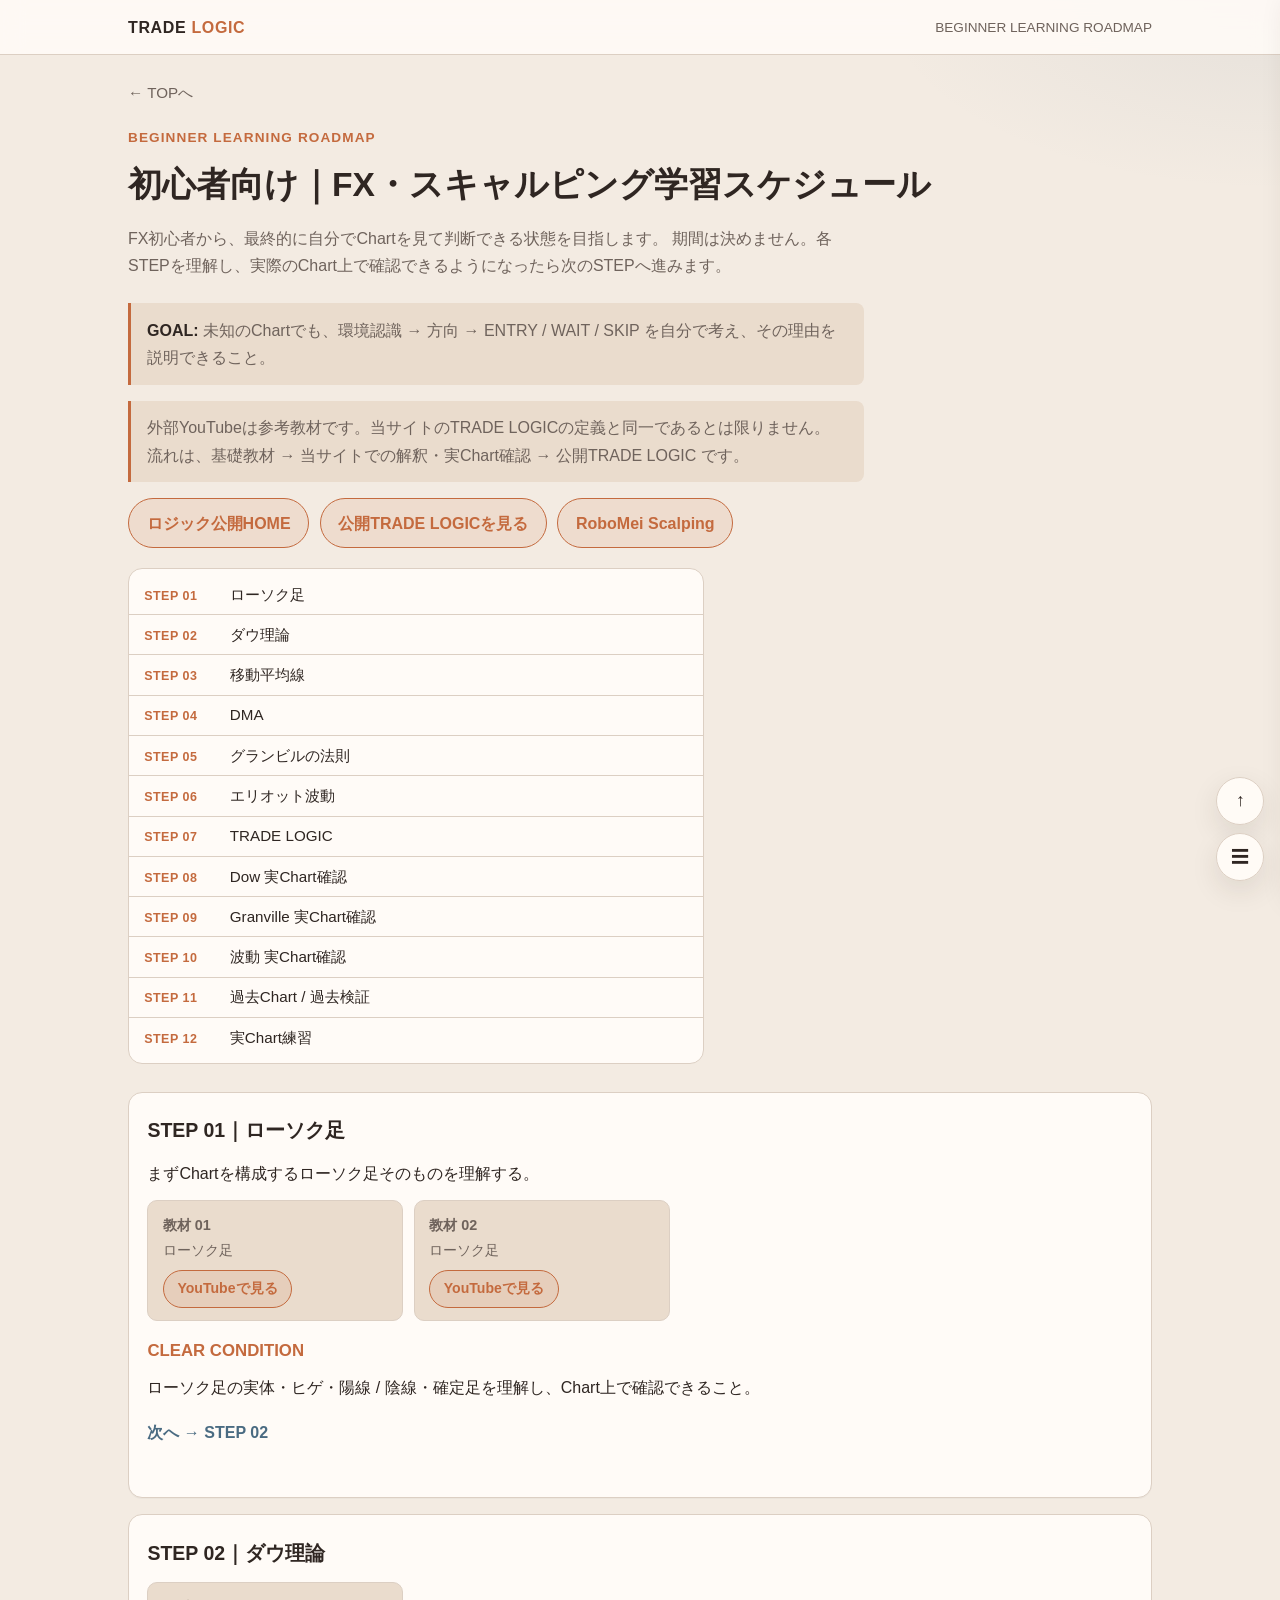
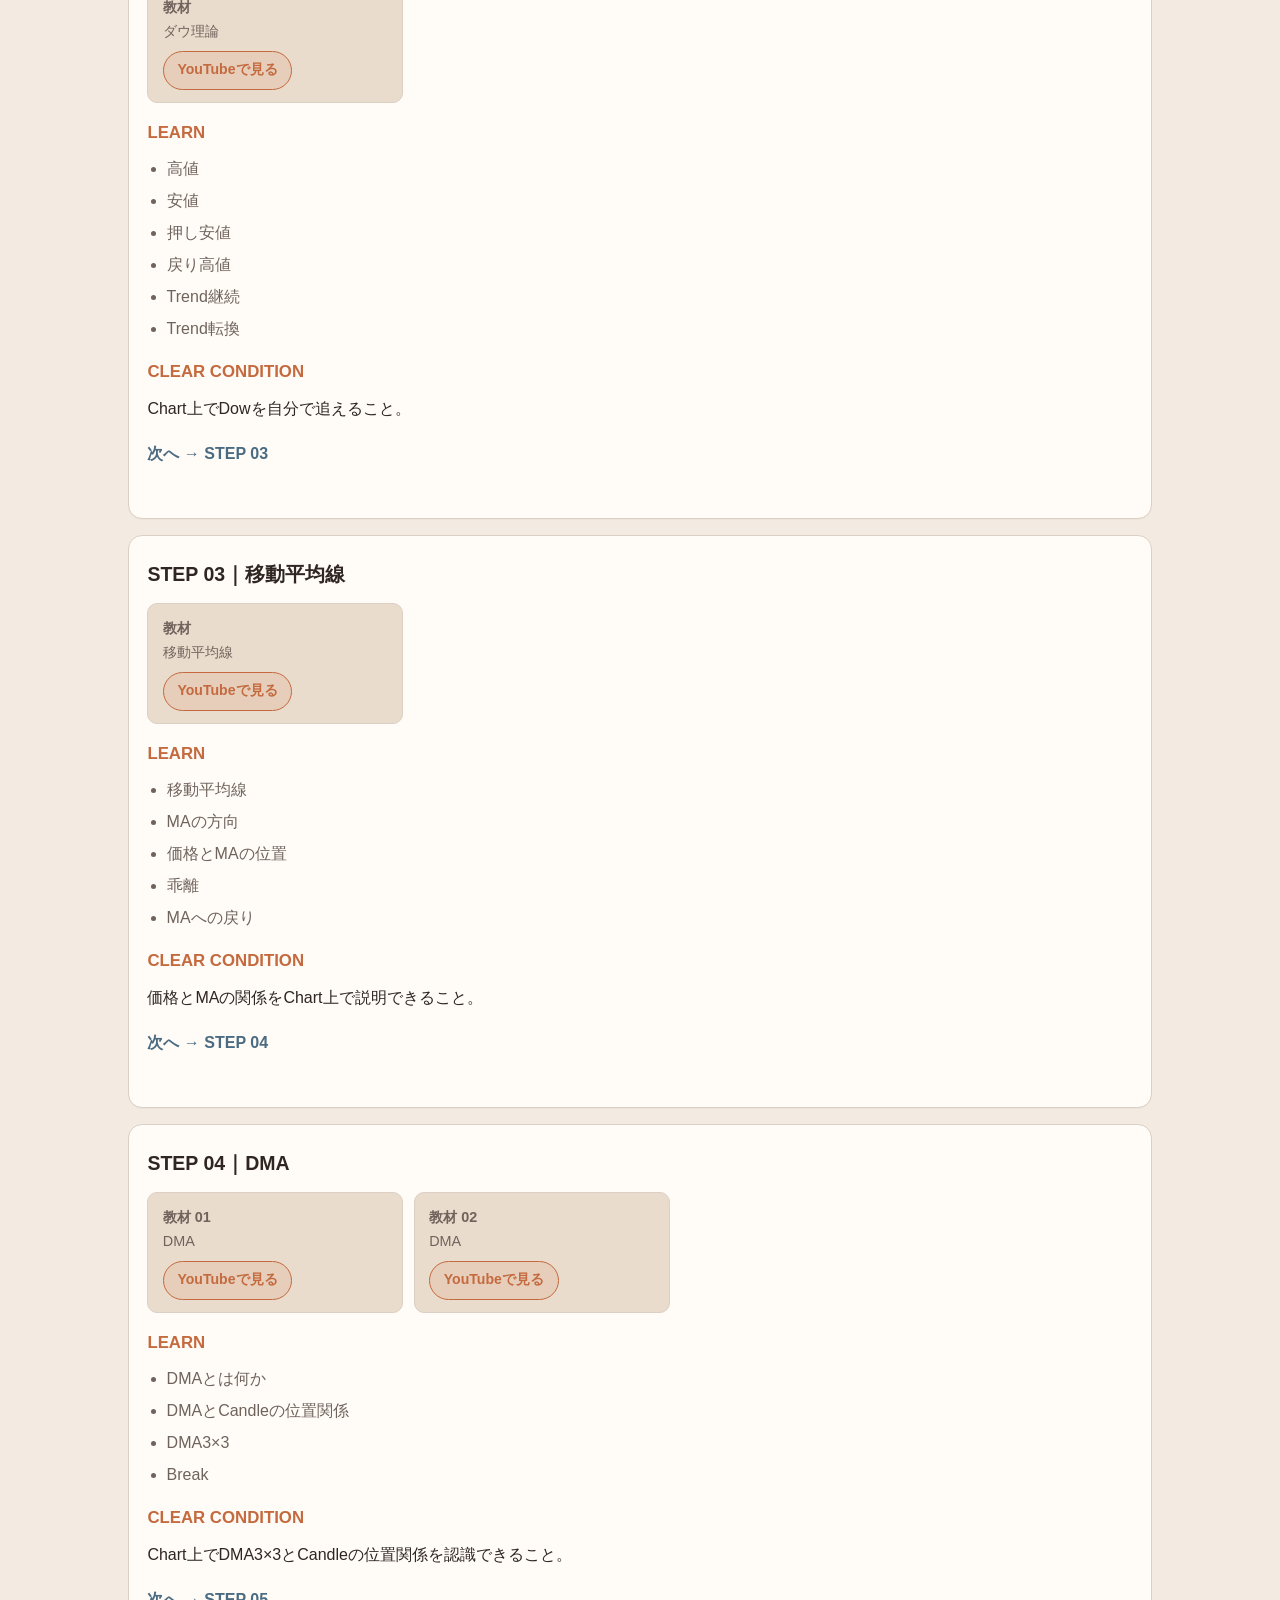
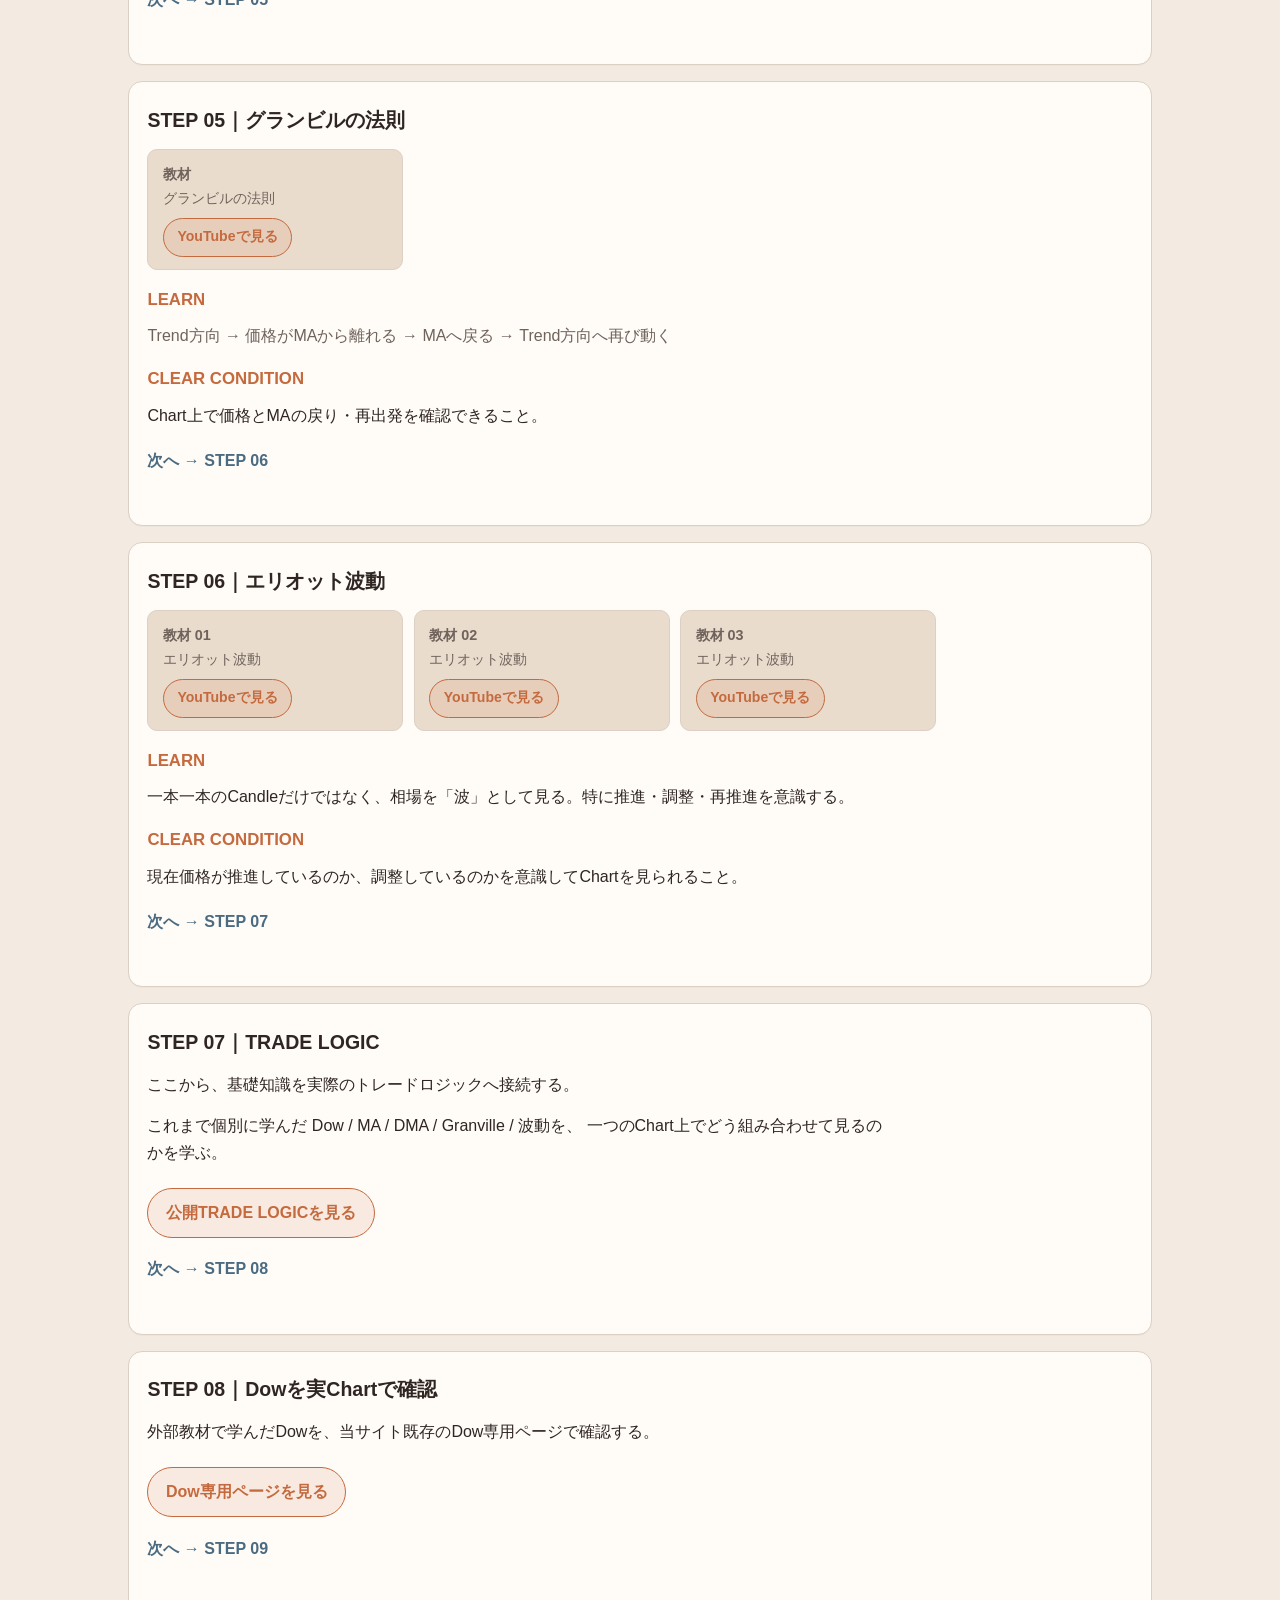
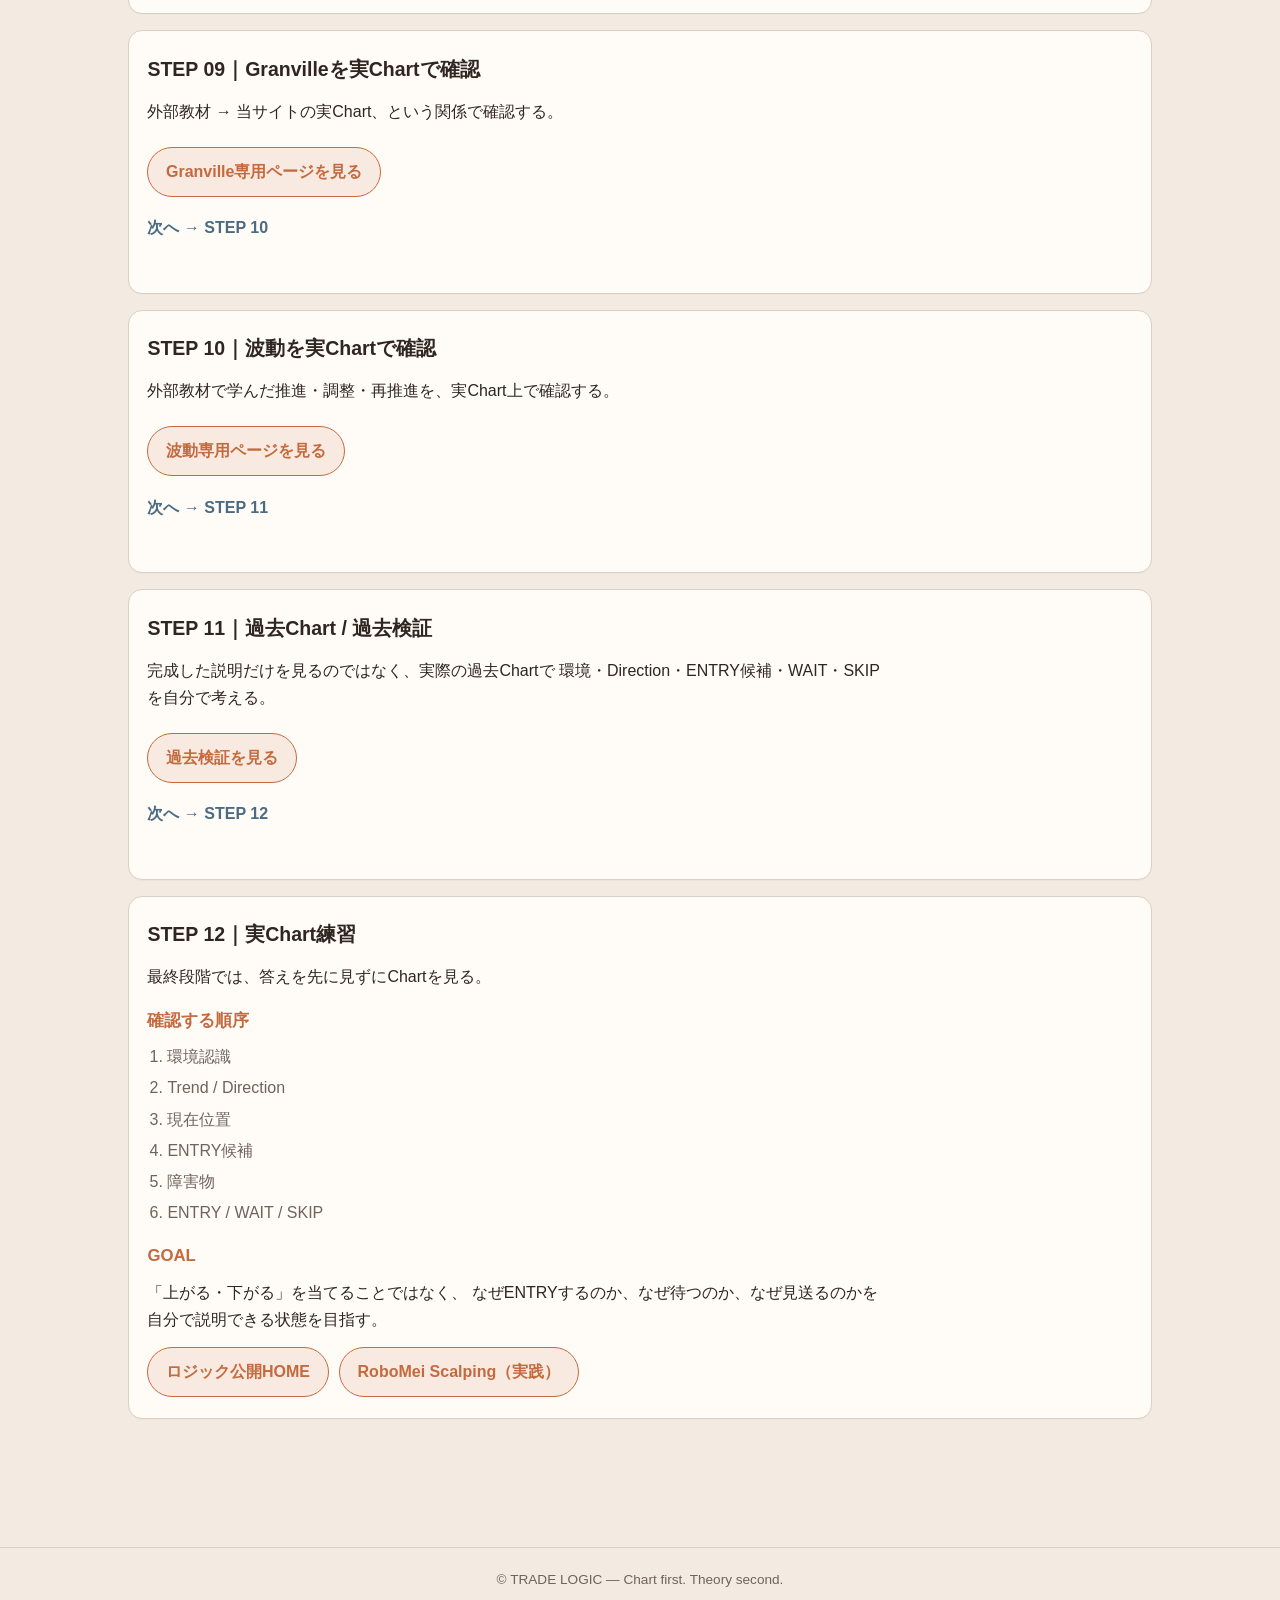
==== beginner/index.html @ abb5bd58 "Add beginner learning roadmap and site links Co-authored-by: Cursor <cursoragent@cursor.com>" ====
<!DOCTYPE html>
<html lang="ja">
<head>
  <meta charset="UTF-8">
  <meta name="viewport" content="width=device-width, initial-scale=1">
  <title>初心者向け｜FX・スキャルピング学習スケジュール | TRADE LOGIC</title>
  <meta name="description" content="FX初心者から、基礎教材・公開TRADE LOGIC・実Chart確認までを習得ベースでつなぐ学習Roadmap。期間は決めません。">
  <link rel="stylesheet" href="../css/site.css">
</head>
<body data-page="beginner">
  <header class="site-header">
    <div class="site-header-inner">
      <a class="brand" href="../">TRADE <span>LOGIC</span></a>
      <div class="header-note">BEGINNER LEARNING ROADMAP</div>
    </div>
  </header>

  <main class="wrap">
    <a class="back-link" href="../">← TOPへ</a>
    <p class="page-kicker">BEGINNER LEARNING ROADMAP</p>
    <h1 class="page-title">初心者向け｜FX・スキャルピング学習スケジュール</h1>

    <p class="page-intro">
      FX初心者から、最終的に自分でChartを見て判断できる状態を目指します。
      期間は決めません。各STEPを理解し、実際のChart上で確認できるようになったら次のSTEPへ進みます。
    </p>

    <div class="note">
      <strong>GOAL:</strong>
      未知のChartでも、環境認識 → 方向 → ENTRY / WAIT / SKIP を自分で考え、その理由を説明できること。
    </div>

    <div class="note">
      外部YouTubeは参考教材です。当サイトのTRADE LOGICの定義と同一であるとは限りません。
      流れは、基礎教材 → 当サイトでの解釈・実Chart確認 → 公開TRADE LOGIC です。
    </div>

    <div class="cta-row">
      <a class="cta-btn" href="../">ロジック公開HOME</a>
      <a class="cta-btn" href="../logic/">公開TRADE LOGICを見る</a>
      <a class="cta-btn" href="https://robomei-scalping.onrender.com/">RoboMei Scalping</a>
    </div>

    <nav class="roadmap" aria-label="学習Roadmap">
      <a href="#step-01"><span class="rm-num">STEP 01</span>ローソク足</a>
      <a href="#step-02"><span class="rm-num">STEP 02</span>ダウ理論</a>
      <a href="#step-03"><span class="rm-num">STEP 03</span>移動平均線</a>
      <a href="#step-04"><span class="rm-num">STEP 04</span>DMA</a>
      <a href="#step-05"><span class="rm-num">STEP 05</span>グランビルの法則</a>
      <a href="#step-06"><span class="rm-num">STEP 06</span>エリオット波動</a>
      <a href="#step-07"><span class="rm-num">STEP 07</span>TRADE LOGIC</a>
      <a href="#step-08"><span class="rm-num">STEP 08</span>Dow 実Chart確認</a>
      <a href="#step-09"><span class="rm-num">STEP 09</span>Granville 実Chart確認</a>
      <a href="#step-10"><span class="rm-num">STEP 10</span>波動 実Chart確認</a>
      <a href="#step-11"><span class="rm-num">STEP 11</span>過去Chart / 過去検証</a>
      <a href="#step-12"><span class="rm-num">STEP 12</span>実Chart練習</a>
    </nav>

    <section class="block" id="step-01">
      <h2>STEP 01｜ローソク足</h2>
      <p>まずChartを構成するローソク足そのものを理解する。</p>
      <div class="material-list">
        <div class="material">
          <p><strong>教材 01</strong><br>ローソク足</p>
          <a class="cta-btn" href="https://youtu.be/TuNo7AGKEc0" target="_blank" rel="noopener noreferrer">YouTubeで見る</a>
        </div>
        <div class="material">
          <p><strong>教材 02</strong><br>ローソク足</p>
          <a class="cta-btn" href="https://youtu.be/eMBxSi6NAvY" target="_blank" rel="noopener noreferrer">YouTubeで見る</a>
        </div>
      </div>
      <h3>CLEAR CONDITION</h3>
      <p>ローソク足の実体・ヒゲ・陽線 / 陰線・確定足を理解し、Chart上で確認できること。</p>
      <p><a class="detail-link" href="#step-02">次へ → STEP 02</a></p>
    </section>

    <section class="block" id="step-02">
      <h2>STEP 02｜ダウ理論</h2>
      <div class="material-list">
        <div class="material">
          <p><strong>教材</strong><br>ダウ理論</p>
          <a class="cta-btn" href="https://youtu.be/sMMvu6XRrzc" target="_blank" rel="noopener noreferrer">YouTubeで見る</a>
        </div>
      </div>
      <h3>LEARN</h3>
      <ul>
        <li>高値</li>
        <li>安値</li>
        <li>押し安値</li>
        <li>戻り高値</li>
        <li>Trend継続</li>
        <li>Trend転換</li>
      </ul>
      <h3>CLEAR CONDITION</h3>
      <p>Chart上でDowを自分で追えること。</p>
      <p><a class="detail-link" href="#step-03">次へ → STEP 03</a></p>
    </section>

    <section class="block" id="step-03">
      <h2>STEP 03｜移動平均線</h2>
      <div class="material-list">
        <div class="material">
          <p><strong>教材</strong><br>移動平均線</p>
          <a class="cta-btn" href="https://youtu.be/4ramwMGxHkg" target="_blank" rel="noopener noreferrer">YouTubeで見る</a>
        </div>
      </div>
      <h3>LEARN</h3>
      <ul>
        <li>移動平均線</li>
        <li>MAの方向</li>
        <li>価格とMAの位置</li>
        <li>乖離</li>
        <li>MAへの戻り</li>
      </ul>
      <h3>CLEAR CONDITION</h3>
      <p>価格とMAの関係をChart上で説明できること。</p>
      <p><a class="detail-link" href="#step-04">次へ → STEP 04</a></p>
    </section>

    <section class="block" id="step-04">
      <h2>STEP 04｜DMA</h2>
      <div class="material-list">
        <div class="material">
          <p><strong>教材 01</strong><br>DMA</p>
          <a class="cta-btn" href="https://youtu.be/_O9TimfVXZE" target="_blank" rel="noopener noreferrer">YouTubeで見る</a>
        </div>
        <div class="material">
          <p><strong>教材 02</strong><br>DMA</p>
          <a class="cta-btn" href="https://youtu.be/Jdne9hTnta8" target="_blank" rel="noopener noreferrer">YouTubeで見る</a>
        </div>
      </div>
      <h3>LEARN</h3>
      <ul>
        <li>DMAとは何か</li>
        <li>DMAとCandleの位置関係</li>
        <li>DMA3×3</li>
        <li>Break</li>
      </ul>
      <h3>CLEAR CONDITION</h3>
      <p>Chart上でDMA3×3とCandleの位置関係を認識できること。</p>
      <p><a class="detail-link" href="#step-05">次へ → STEP 05</a></p>
    </section>

    <section class="block" id="step-05">
      <h2>STEP 05｜グランビルの法則</h2>
      <div class="material-list">
        <div class="material">
          <p><strong>教材</strong><br>グランビルの法則</p>
          <a class="cta-btn" href="https://youtu.be/IUJJOuRuSsE" target="_blank" rel="noopener noreferrer">YouTubeで見る</a>
        </div>
      </div>
      <h3>LEARN</h3>
      <p class="learn-flow">Trend方向 → 価格がMAから離れる → MAへ戻る → Trend方向へ再び動く</p>
      <h3>CLEAR CONDITION</h3>
      <p>Chart上で価格とMAの戻り・再出発を確認できること。</p>
      <p><a class="detail-link" href="#step-06">次へ → STEP 06</a></p>
    </section>

    <section class="block" id="step-06">
      <h2>STEP 06｜エリオット波動</h2>
      <div class="material-list">
        <div class="material">
          <p><strong>教材 01</strong><br>エリオット波動</p>
          <a class="cta-btn" href="https://youtu.be/MsQk_HKJ8Og" target="_blank" rel="noopener noreferrer">YouTubeで見る</a>
        </div>
        <div class="material">
          <p><strong>教材 02</strong><br>エリオット波動</p>
          <a class="cta-btn" href="https://youtu.be/xlkp-T72dGs" target="_blank" rel="noopener noreferrer">YouTubeで見る</a>
        </div>
        <div class="material">
          <p><strong>教材 03</strong><br>エリオット波動</p>
          <a class="cta-btn" href="https://youtu.be/USyHi_7qHSE" target="_blank" rel="noopener noreferrer">YouTubeで見る</a>
        </div>
      </div>
      <h3>LEARN</h3>
      <p>一本一本のCandleだけではなく、相場を「波」として見る。特に推進・調整・再推進を意識する。</p>
      <h3>CLEAR CONDITION</h3>
      <p>現在価格が推進しているのか、調整しているのかを意識してChartを見られること。</p>
      <p><a class="detail-link" href="#step-07">次へ → STEP 07</a></p>
    </section>

    <section class="block" id="step-07">
      <h2>STEP 07｜TRADE LOGIC</h2>
      <p>ここから、基礎知識を実際のトレードロジックへ接続する。</p>
      <p>
        これまで個別に学んだ Dow / MA / DMA / Granville / 波動を、
        一つのChart上でどう組み合わせて見るのかを学ぶ。
      </p>
      <p><a class="cta-btn" href="../logic/">公開TRADE LOGICを見る</a></p>
      <p><a class="detail-link" href="#step-08">次へ → STEP 08</a></p>
    </section>

    <section class="block" id="step-08">
      <h2>STEP 08｜Dowを実Chartで確認</h2>
      <p>外部教材で学んだDowを、当サイト既存のDow専用ページで確認する。</p>
      <p><a class="cta-btn" href="../dow/">Dow専用ページを見る</a></p>
      <p><a class="detail-link" href="#step-09">次へ → STEP 09</a></p>
    </section>

    <section class="block" id="step-09">
      <h2>STEP 09｜Granvilleを実Chartで確認</h2>
      <p>外部教材 → 当サイトの実Chart、という関係で確認する。</p>
      <p><a class="cta-btn" href="../granville/">Granville専用ページを見る</a></p>
      <p><a class="detail-link" href="#step-10">次へ → STEP 10</a></p>
    </section>

    <section class="block" id="step-10">
      <h2>STEP 10｜波動を実Chartで確認</h2>
      <p>外部教材で学んだ推進・調整・再推進を、実Chart上で確認する。</p>
      <p><a class="cta-btn" href="../wave/">波動専用ページを見る</a></p>
      <p><a class="detail-link" href="#step-11">次へ → STEP 11</a></p>
    </section>

    <section class="block" id="step-11">
      <h2>STEP 11｜過去Chart / 過去検証</h2>
      <p>
        完成した説明だけを見るのではなく、実際の過去Chartで
        環境・Direction・ENTRY候補・WAIT・SKIP を自分で考える。
      </p>
      <p><a class="cta-btn" href="../validation/">過去検証を見る</a></p>
      <p><a class="detail-link" href="#step-12">次へ → STEP 12</a></p>
    </section>

    <section class="block" id="step-12">
      <h2>STEP 12｜実Chart練習</h2>
      <p>最終段階では、答えを先に見ずにChartを見る。</p>
      <h3>確認する順序</h3>
      <ol class="practice-ol">
        <li>環境認識</li>
        <li>Trend / Direction</li>
        <li>現在位置</li>
        <li>ENTRY候補</li>
        <li>障害物</li>
        <li>ENTRY / WAIT / SKIP</li>
      </ol>
      <h3>GOAL</h3>
      <p>
        「上がる・下がる」を当てることではなく、
        なぜENTRYするのか、なぜ待つのか、なぜ見送るのかを自分で説明できる状態を目指す。
      </p>
      <div class="cta-row">
        <a class="cta-btn" href="../">ロジック公開HOME</a>
        <a class="cta-btn" href="https://robomei-scalping.onrender.com/">RoboMei Scalping（実践）</a>
      </div>
    </section>
  </main>

  <footer class="site-footer">© TRADE LOGIC — Chart first. Theory second.</footer>
  <script src="../js/site.js"></script>
</body>
</html>
---- css/site.css ----
:root {
  /* HERO-01 based palette */
  --bg: #f3ebe2;
  --surface: #fffbf7;
  --surface-soft: #eadccd;
  --text: #2f2622;
  --text-muted: #6f635c;
  --accent: #c46a3e;
  --accent-soft: rgba(196, 106, 62, 0.12);
  --accent-secondary: #6e8498;
  --border: #dccfc3;
  --link: #4a6b82;
  --ok: #2f8f6b;
  --danger: #b54a4f;
  --chart-frame: #2a2624;
  --chart-cap-bg: #f0e6dc;
  --shadow: 0 10px 28px rgba(47, 38, 34, 0.1);
  --radius: 14px;
  --max: 1080px;
  --pad: clamp(1rem, 3vw, 1.75rem);
  --font:
    -apple-system,
    BlinkMacSystemFont,
    "Segoe UI",
    "Helvetica Neue",
    "Yu Gothic",
    "YuGothic",
    "Meiryo",
    sans-serif;
  --font-display: var(--font);
}

*,
*::before,
*::after {
  box-sizing: border-box;
}

html {
  scroll-behavior: smooth;
}

body {
  margin: 0;
  font-family: var(--font);
  font-weight: 400;
  background:
    radial-gradient(900px 420px at 8% -8%, rgba(196, 106, 62, 0.08) 0%, transparent 55%),
    radial-gradient(800px 380px at 100% 0%, rgba(110, 132, 152, 0.1) 0%, transparent 50%),
    var(--bg);
  color: var(--text);
  line-height: 1.7;
  min-height: 100vh;
  overflow-x: hidden;
}

h1,
h2,
h3,
h4 {
  font-family: var(--font);
}

h1 {
  font-weight: 700;
}

h2 {
  font-weight: 700;
}

h3,
h4 {
  font-weight: 600;
}

button,
input,
select,
textarea {
  font-family: inherit;
}

a {
  color: var(--link);
  text-decoration: none;
}

a:hover {
  text-decoration: underline;
}

.site-header {
  position: sticky;
  top: 0;
  z-index: 40;
  backdrop-filter: blur(12px);
  background: rgba(255, 251, 247, 0.9);
  border-bottom: 1px solid var(--border);
}

.site-header-inner {
  max-width: var(--max);
  margin: 0 auto;
  padding: 0.85rem var(--pad);
  display: flex;
  align-items: center;
  justify-content: space-between;
  gap: 1rem;
}

.brand {
  color: var(--text);
  font-weight: 700;
  letter-spacing: 0.04em;
  text-decoration: none;
}

.brand:hover {
  text-decoration: none;
  color: var(--accent);
}

.brand span {
  color: var(--accent);
}

.header-note {
  color: var(--text-muted);
  font-size: 0.85rem;
}

.wrap {
  max-width: var(--max);
  margin: 0 auto;
  padding: 1.5rem var(--pad) 7rem;
}

/* TOP: content width closer to full-bleed hero (hero itself unchanged) */
body[data-page="home"] {
  --home-max: 1280px;
}

body[data-page="home"] .site-header-inner,
body[data-page="home"] .wrap {
  max-width: var(--home-max);
}

body[data-page="home"] .hero-copy,
body[data-page="home"] .hero .sub {
  max-width: 54rem;
}

/* ===== TOP HERO ===== */
.hero {
  margin: 0 0 0.5rem;
  border-bottom: 0;
  padding: 0;
}

.hero-visual {
  position: relative;
  width: 100%;
  background: #e8ddd0;
  overflow: hidden;
  max-height: min(68vh, 560px);
}

.hero-visual img {
  width: 100%;
  height: min(68vh, 560px);
  object-fit: cover;
  object-position: center 42%;
}

.hero-copy-wrap {
  padding-top: 1.5rem;
  padding-bottom: 0;
}

.hero-copy {
  padding: 0.25rem 0 0.5rem;
  max-width: 42rem;
}

.hero-copy h1 {
  margin: 0 0 0.65rem;
  font-family: var(--font);
  font-size: clamp(1.85rem, 4.2vw, 2.75rem);
  line-height: 1.25;
  letter-spacing: 0.02em;
  font-weight: 700;
  color: var(--text);
}

.hero .lead {
  margin: 0;
  color: var(--accent);
  font-size: clamp(1.05rem, 2.4vw, 1.35rem);
  font-weight: 600;
}

.hero .sub {
  margin: 0.9rem 0 0;
  color: var(--text-muted);
  max-width: 42rem;
}

.toc-grid {
  display: grid;
  grid-template-columns: 1fr;
  gap: 0.75rem;
  margin-top: 1.5rem;
}

/* 2列は十分な幅があるときのみ（中間幅は1列で窮屈さを避ける） */
@media (min-width: 900px) {
  .toc-grid {
    grid-template-columns: 1fr 1fr;
  }
}

.toc-card {
  display: block;
  padding: 1rem 1.1rem;
  background: var(--surface);
  border: 1px solid var(--border);
  border-radius: var(--radius);
  color: var(--text);
  text-decoration: none;
  box-shadow: 0 1px 0 rgba(47, 38, 34, 0.03);
  transition: border-color 0.2s, transform 0.2s, box-shadow 0.2s;
}

.toc-card:hover {
  border-color: var(--accent);
  text-decoration: none;
  transform: translateY(-1px);
  box-shadow: var(--shadow);
}

.toc-card .num {
  color: var(--accent);
  font-weight: 700;
  margin-right: 0.4rem;
}

.toc-card p {
  margin: 0.35rem 0 0;
  color: var(--text-muted);
  font-size: 0.9rem;
}

.page-kicker {
  color: var(--accent);
  font-size: 0.85rem;
  font-weight: 700;
  letter-spacing: 0.08em;
  text-transform: uppercase;
  margin: 0 0 0.4rem;
}

.page-title {
  margin: 0 0 0.75rem;
  font-family: var(--font);
  font-size: clamp(1.5rem, 3vw, 2.1rem);
}

.heading-aside {
  display: block;
  margin-top: 0.4rem;
  font-size: 0.78em;
  font-weight: 600;
  color: var(--text-muted);
  letter-spacing: 0.01em;
}

.page-intro {
  color: var(--text-muted);
  max-width: 46rem;
  margin: 0 0 1.5rem;
}

.back-link {
  display: inline-flex;
  align-items: center;
  gap: 0.35rem;
  margin-bottom: 1.25rem;
  color: var(--text-muted);
  font-size: 0.95rem;
}

.back-link:hover {
  color: var(--accent);
}

.block {
  padding: 1.35rem 1.15rem;
  margin: 0 0 1rem;
  background: var(--surface);
  border: 1px solid var(--border);
  border-radius: var(--radius);
  box-shadow: 0 1px 0 rgba(47, 38, 34, 0.03);
}

.block h2 {
  margin: 0 0 0.75rem;
  font-size: 1.22rem;
  font-family: var(--font);
}

.block h3 {
  margin: 1rem 0 0.5rem;
  font-size: 1.05rem;
  color: var(--accent);
}

.block p {
  margin: 0 0 0.85rem;
  max-width: 46rem;
}

.block ul {
  margin: 0 0 1rem;
  padding-left: 1.2rem;
  color: var(--text-muted);
  max-width: 46rem;
}

.block li {
  margin: 0.3rem 0;
}

.note {
  background: var(--surface-soft);
  border-left: 3px solid var(--accent);
  padding: 0.85rem 1rem;
  border-radius: 0 8px 8px 0;
  color: var(--text-muted);
  max-width: 46rem;
  margin: 0.75rem 0 1rem;
}

.note strong {
  color: var(--text);
  font-weight: 600;
}

.note ul {
  margin: 0.55rem 0 0;
  padding-left: 1.2rem;
}

.setting-table-wrap {
  max-width: 36rem;
  margin: 1rem 0 1.25rem;
  overflow-x: auto;
}

.setting-table {
  width: 100%;
  border-collapse: collapse;
  background: var(--surface);
  border: 1px solid var(--border);
  border-radius: var(--radius);
  overflow: hidden;
  font-size: 0.95rem;
}

.setting-table th,
.setting-table td {
  padding: 0.7rem 0.9rem;
  text-align: left;
  border-bottom: 1px solid var(--border);
  vertical-align: top;
}

.setting-table th {
  background: var(--surface-soft);
  font-weight: 600;
  color: var(--text);
}

.setting-table tr:last-child td {
  border-bottom: 0;
}

.setting-table td:first-child {
  white-space: nowrap;
  font-weight: 600;
  width: 7.5rem;
}

.setting-table-wrap--wide {
  max-width: 52rem;
}

.setting-table-wrap--wide .setting-table td:first-child {
  width: 3rem;
}

.setting-table tr.is-emphasis td {
  background: var(--accent-soft);
  color: var(--text);
}

.ma-swatch {
  display: inline-block;
  width: 0.85rem;
  height: 0.85rem;
  border-radius: 2px;
  margin-right: 0.45rem;
  vertical-align: -0.1rem;
  border: 1px solid rgba(47, 38, 34, 0.18);
}

.ma-blue { background: #3b82f6; }
.ma-orange { background: #f59e0b; }
.ma-red { background: #ef4444; }
.ma-yellow { background: #eab308; }
.ma-green { background: #22c55e; }
.ma-purple { background: #a855f7; }
.ma-tan { background: #c4a484; }

.flow {
  background: var(--surface-soft);
  border: 1px solid var(--border);
  border-radius: var(--radius);
  padding: 1rem 1.1rem;
  max-width: 36rem;
  margin: 1rem 0;
  color: var(--text-muted);
  line-height: 1.9;
}

.detail-link {
  display: inline-block;
  margin: 0.25rem 0 1rem;
  font-weight: 600;
}

.split {
  display: grid;
  grid-template-columns: 1fr;
  gap: 1.25rem;
  align-items: start;
}

@media (min-width: 900px) {
  .split {
    grid-template-columns: minmax(0, 1fr) minmax(0, 1.15fr);
  }
}

/* Chart: warm site → dark chart bridge */
.chart-card {
  background: var(--chart-frame);
  border: 1px solid #3d3834;
  border-radius: var(--radius);
  overflow: hidden;
  box-shadow: var(--shadow);
}

.chart-card button,
.chart-card a.chart-hit {
  display: block;
  width: 100%;
  padding: 0;
  border: 0;
  background: transparent;
  cursor: zoom-in;
  color: inherit;
}

.chart-card img {
  width: 100%;
  background: #000;
}

.chart-cap {
  padding: 0.65rem 0.9rem;
  font-size: 0.85rem;
  font-weight: 400;
  color: #cbbfb4;
  background: #231f1d;
  border-top: 1px solid #3d3834;
}

.chart-stack {
  display: grid;
  gap: 1rem;
}

.tabs {
  display: flex;
  gap: 0.5rem;
  flex-wrap: wrap;
  margin: 0.75rem 0 1rem;
}

.tab-btn {
  appearance: none;
  border: 1px solid var(--border);
  background: var(--surface);
  color: var(--text-muted);
  border-radius: 999px;
  padding: 0.45rem 0.95rem;
  cursor: pointer;
  font: inherit;
}

.tab-btn.is-active {
  color: var(--text);
  border-color: var(--accent);
  background: var(--accent-soft);
}

.tab-panel[hidden] {
  display: none;
}

.term {
  border-bottom: 1px dotted var(--accent);
  color: var(--text);
  cursor: help;
  background: transparent;
  padding: 0;
  font: inherit;
}

.term:hover {
  color: var(--accent);
}

.fab-stack {
  position: fixed;
  right: 1rem;
  bottom: 1.15rem;
  z-index: 60;
  display: flex;
  flex-direction: column;
  gap: 0.55rem;
}

.fab {
  width: 3rem;
  height: 3rem;
  border-radius: 999px;
  border: 1px solid var(--border);
  background: rgba(255, 251, 247, 0.96);
  color: var(--text);
  box-shadow: var(--shadow);
  cursor: pointer;
  font-size: 1.1rem;
  display: grid;
  place-items: center;
}

.fab:hover {
  border-color: var(--accent);
  color: var(--accent);
  background: var(--surface);
}

.drawer-backdrop,
.modal-backdrop,
.tip-backdrop {
  position: fixed;
  inset: 0;
  background: rgba(47, 38, 34, 0.38);
  z-index: 70;
  opacity: 0;
  pointer-events: none;
  transition: opacity 0.2s;
}

.drawer-backdrop.is-open,
.modal-backdrop.is-open,
.tip-backdrop.is-open {
  opacity: 1;
  pointer-events: auto;
}

.drawer {
  position: fixed;
  top: 0;
  right: 0;
  height: 100%;
  width: min(92vw, 360px);
  background: var(--surface);
  border-left: 1px solid var(--border);
  z-index: 80;
  transform: translateX(105%);
  transition: transform 0.25s ease;
  display: flex;
  flex-direction: column;
  box-shadow: -8px 0 28px rgba(47, 38, 34, 0.12);
}

.drawer.is-open {
  transform: translateX(0);
}

.drawer-head {
  display: flex;
  align-items: center;
  justify-content: space-between;
  padding: 1rem 1.1rem;
  border-bottom: 1px solid var(--border);
  background: var(--surface-soft);
}

.drawer-head h2 {
  margin: 0;
  font-size: 1rem;
  font-family: var(--font);
}

.drawer-close,
.modal-close,
.tip-close {
  appearance: none;
  border: 0;
  background: transparent;
  color: var(--text-muted);
  font-size: 1.4rem;
  cursor: pointer;
  line-height: 1;
}

.drawer-nav {
  overflow: auto;
  padding: 0.75rem;
}

.drawer-nav a {
  display: block;
  padding: 0.7rem 0.8rem;
  border-radius: 8px;
  color: var(--text);
  text-decoration: none;
  margin-bottom: 0.25rem;
  font-weight: 500;
}

.drawer-nav a:hover {
  background: var(--surface-soft);
  text-decoration: none;
}

.drawer-nav a.is-current {
  background: var(--accent-soft);
  border: 1px solid rgba(196, 106, 62, 0.35);
  color: var(--accent);
  font-weight: 600;
}

.modal {
  position: fixed;
  inset: 0;
  z-index: 90;
  display: none;
  place-items: center;
  padding: 1rem;
}

.modal.is-open {
  display: grid;
}

.modal-panel {
  position: relative;
  max-width: min(96vw, 1100px);
  max-height: 92vh;
  background: #111;
  border: 1px solid #3d3834;
  border-radius: var(--radius);
  overflow: auto;
  box-shadow: var(--shadow);
}

.modal-panel img {
  width: 100%;
  height: auto;
}

.modal-close {
  position: absolute;
  top: 0.4rem;
  right: 0.6rem;
  color: #fff;
  background: rgba(0, 0, 0, 0.45);
  border-radius: 999px;
  width: 2rem;
  height: 2rem;
}

.tip {
  position: fixed;
  z-index: 95;
  left: 50%;
  top: 50%;
  transform: translate(-50%, -50%);
  width: min(92vw, 420px);
  background: var(--surface);
  border: 1px solid var(--border);
  border-radius: var(--radius);
  box-shadow: var(--shadow);
  display: none;
}

.tip.is-open {
  display: block;
}

.tip-body {
  padding: 1rem 1.1rem 1.15rem;
}

.tip-body h3 {
  margin: 0 0 0.55rem;
  font-size: 1.05rem;
  color: var(--accent);
  font-family: var(--font);
}

.tip-body p {
  margin: 0 0 0.75rem;
  color: var(--text-muted);
  font-size: 0.95rem;
}

.tip-body a {
  font-weight: 600;
}

.card-grid {
  display: grid;
  grid-template-columns: 1fr;
  gap: 1rem;
}

@media (min-width: 720px) {
  .card-grid {
    grid-template-columns: 1fr 1fr;
  }
}

.trade-card {
  background: var(--surface);
  border: 1px solid var(--border);
  border-radius: var(--radius);
  overflow: hidden;
}

.trade-meta {
  padding: 0.8rem 0.95rem;
  font-size: 0.9rem;
  color: var(--text-muted);
}

.tag {
  display: inline-block;
  padding: 0.15rem 0.5rem;
  border-radius: 999px;
  border: 1px solid var(--border);
  margin-right: 0.35rem;
  font-size: 0.78rem;
}

.tag.go {
  color: var(--ok);
  border-color: rgba(47, 143, 107, 0.4);
}

.tag.stop {
  color: var(--danger);
  border-color: rgba(181, 74, 79, 0.45);
}

.question-form {
  max-width: 40rem;
}

.form-field {
  margin: 0 0 1rem;
}

.form-field label {
  display: block;
  margin: 0 0 0.4rem;
  font-weight: 600;
  color: var(--text);
}

.form-field .req {
  color: var(--danger);
  font-weight: 600;
  font-size: 0.85em;
}

.form-field .opt {
  color: var(--text-muted);
  font-weight: 400;
  font-size: 0.85em;
}

.form-field input,
.form-field select,
.form-field textarea {
  width: 100%;
  max-width: 100%;
  padding: 0.7rem 0.85rem;
  border: 1px solid var(--border);
  border-radius: 8px;
  background: var(--surface);
  color: var(--text);
  font: inherit;
  line-height: 1.5;
}

.form-field textarea {
  resize: vertical;
  min-height: 10rem;
}

.form-check {
  margin: 1rem 0 1.25rem;
}

.form-check label {
  display: flex;
  gap: 0.65rem;
  align-items: flex-start;
  color: var(--text-muted);
  font-size: 0.95rem;
  line-height: 1.6;
}

.form-check input[type="checkbox"] {
  margin-top: 0.3rem;
  flex: 0 0 auto;
}

.hp-field {
  position: absolute;
  left: -10000px;
  top: auto;
  width: 1px;
  height: 1px;
  overflow: hidden;
}

.missing {
  padding: 2rem 1rem;
  text-align: center;
  color: var(--text-muted);
  border: 1px dashed var(--border);
  border-radius: var(--radius);
  background: var(--surface-soft);
}

.site-footer {
  border-top: 1px solid var(--border);
  color: var(--text-muted);
  font-size: 0.85rem;
  padding: 1.25rem var(--pad) 5.5rem;
  text-align: center;
}

.page-lead-title {
  margin: 0 0 0.75rem;
  font-family: var(--font);
  font-size: clamp(1.15rem, 2.4vw, 1.45rem);
  color: var(--text);
  font-weight: 700;
}

/* Logic page: top overview assembly flow */
.assembly-flow {
  list-style: none;
  margin: 1.15rem 0 1.25rem;
  padding: 0;
  max-width: 36rem;
}

.assembly-item {
  margin: 0;
  padding: 0;
}

.assembly-item + .assembly-item {
  margin-top: 0.55rem;
  position: relative;
  padding-top: 1.35rem;
}

.assembly-item + .assembly-item::before {
  content: "↓";
  position: absolute;
  top: 0.05rem;
  left: 0;
  right: 0;
  text-align: center;
  color: var(--accent);
  font-size: 1.05rem;
  font-weight: 700;
  line-height: 1;
}

.assembly-card {
  background: var(--surface-soft);
  border: 1px solid var(--border);
  border-radius: var(--radius);
  padding: 0.95rem 1.05rem 1rem;
  box-shadow: 0 1px 0 rgba(47, 38, 34, 0.03);
}

.assembly-card-entry {
  border-color: rgba(196, 106, 62, 0.45);
  background: var(--accent-soft);
}

.assembly-step {
  display: inline-block;
  color: var(--accent);
  font-size: 0.85rem;
  font-weight: 700;
  letter-spacing: 0.08em;
}

.assembly-card h3 {
  margin: 0.2rem 0 0.35rem;
  font-size: 1.05rem;
  color: var(--text);
}

.assembly-card p {
  margin: 0;
  color: var(--text-muted);
  font-size: 0.95rem;
  max-width: none;
}

.assembly-subflow {
  list-style: none;
  margin: 0.75rem 0 0;
  padding: 0.7rem 0.85rem;
  background: var(--surface);
  border: 1px solid var(--border);
  border-radius: 8px;
}

.assembly-subflow li {
  margin: 0;
  padding: 0;
  color: var(--text);
  font-weight: 600;
  text-align: center;
}

.assembly-subflow li + li {
  margin-top: 0.35rem;
  padding-top: 0.7rem;
  position: relative;
}

.assembly-subflow li + li::before {
  content: "↓";
  position: absolute;
  top: 0;
  left: 0;
  right: 0;
  color: var(--accent);
  font-size: 0.9rem;
  font-weight: 700;
  line-height: 1;
}

.assembly-transition {
  margin: 0;
  padding: 0.85rem 1rem;
  background: var(--surface-soft);
  border-left: 3px solid var(--accent);
  border-radius: 0 8px 8px 0;
  color: var(--text-muted);
  max-width: 46rem;
}

@media (max-width: 719px) {
  .assembly-flow {
    max-width: none;
  }

  .assembly-card {
    padding: 1rem 1rem 1.05rem;
  }

  .assembly-step {
    font-size: 0.9rem;
  }

  .assembly-card h3 {
    font-size: 1.12rem;
  }

  .assembly-card p {
    font-size: 1.02rem;
  }
}

.author-card {
  display: grid;
  gap: 0.85rem;
}

.author-name {
  margin: 0;
  font-size: 1.25rem;
  font-family: var(--font);
  color: var(--accent);
  font-weight: 700;
}

.cta-btn {
  display: inline-flex;
  align-items: center;
  gap: 0.4rem;
  margin: 0.5rem 0 0;
  padding: 0.65rem 1.1rem;
  border-radius: 999px;
  border: 1px solid var(--accent);
  background: var(--accent-soft);
  color: var(--accent);
  font: inherit;
  font-weight: 600;
  text-decoration: none;
  cursor: pointer;
}

.cta-row {
  display: flex;
  flex-wrap: wrap;
  gap: 0.65rem;
  margin-top: 0.35rem;
}

.cta-row .cta-btn {
  margin-top: 0;
}

.cta-btn:hover {
  text-decoration: none;
  background: rgba(196, 106, 62, 0.18);
}

.cta-btn.is-unset,
.cta-btn[aria-disabled="true"] {
  border-color: var(--border);
  background: var(--surface-soft);
  color: var(--text-muted);
  cursor: default;
}

.cta-pending {
  font-size: 0.85rem;
  font-weight: 500;
  color: var(--text-muted);
}

/* ===== BEGINNER ROADMAP ===== */
.roadmap {
  display: grid;
  gap: 0;
  margin: 1.25rem 0 1.75rem;
  padding: 0.35rem 0;
  background: var(--surface);
  border: 1px solid var(--border);
  border-radius: var(--radius);
  max-width: 36rem;
}

.roadmap a {
  display: flex;
  align-items: baseline;
  gap: 0.75rem;
  padding: 0.42rem 0.95rem;
  color: var(--text);
  text-decoration: none;
  border-bottom: 1px solid var(--border);
  font-size: 0.95rem;
}

.roadmap a:last-child {
  border-bottom: 0;
}

.roadmap a:hover {
  background: var(--surface-soft);
  text-decoration: none;
  color: var(--accent);
}

.rm-num {
  flex: 0 0 4.6rem;
  color: var(--accent);
  font-weight: 700;
  font-size: 0.78rem;
  letter-spacing: 0.04em;
}

.material-list {
  display: flex;
  flex-wrap: wrap;
  gap: 0.65rem;
  margin: 0 0 0.85rem;
}

.material {
  flex: 1 1 11rem;
  max-width: 16rem;
  padding: 0.75rem 0.9rem;
  border: 1px solid var(--border);
  border-radius: 10px;
  background: var(--surface-soft);
}

.material p {
  margin: 0 0 0.45rem;
  font-size: 0.9rem;
  color: var(--text-muted);
}

.material .cta-btn {
  margin: 0;
  padding: 0.4rem 0.85rem;
  font-size: 0.88rem;
}

.learn-flow {
  color: var(--text-muted);
}

.practice-ol {
  margin: 0 0 1rem;
  padding-left: 1.25rem;
  color: var(--text-muted);
  max-width: 46rem;
}

.practice-ol li {
  margin: 0.25rem 0;
}

.faq-list {
  display: grid;
  gap: 0.75rem;
  margin: 1.25rem 0 1.5rem;
}

.faq-item {
  background: var(--surface);
  border: 1px solid var(--border);
  border-radius: var(--radius);
  padding: 0;
  overflow: hidden;
}

.faq-item summary {
  list-style: none;
  cursor: pointer;
  padding: 1rem 1.15rem;
  font-weight: 600;
  color: var(--text);
  position: relative;
  padding-right: 2.5rem;
}

.faq-item summary::-webkit-details-marker {
  display: none;
}

.faq-item summary::after {
  content: "+";
  position: absolute;
  right: 1.1rem;
  top: 50%;
  transform: translateY(-50%);
  color: var(--accent);
  font-size: 1.2rem;
  font-weight: 700;
}

.faq-item[open] summary::after {
  content: "−";
}

.faq-item summary:hover {
  background: var(--surface-soft);
}

.faq-answer {
  padding: 0 1.15rem 1.15rem;
  border-top: 1px solid var(--border);
}

.faq-answer > :first-child {
  margin-top: 0.9rem;
}

@media (max-width: 719px) {
  .header-note {
    display: none;
  }

  .hero-visual {
    max-height: min(52vh, 420px);
  }

  .hero-visual img {
    height: min(52vh, 420px);
    object-position: center 38%;
  }

  .wrap {
    padding-bottom: 7.5rem;
    padding-left: var(--pad);
    padding-right: var(--pad);
    max-width: 100%;
  }

  body[data-page="home"] .wrap,
  body[data-page="home"] .site-header-inner {
    max-width: 100%;
  }

  body[data-page="home"] .hero-copy,
  body[data-page="home"] .hero .sub {
    max-width: none;
  }

  .fab-stack {
    right: 0.85rem;
    bottom: 1.35rem;
  }

  .chart-card {
    margin-right: 0.15rem;
  }

  .roadmap {
    max-width: none;
  }

  .rm-num {
    flex-basis: 4.2rem;
  }

  .material {
    max-width: none;
  }
}
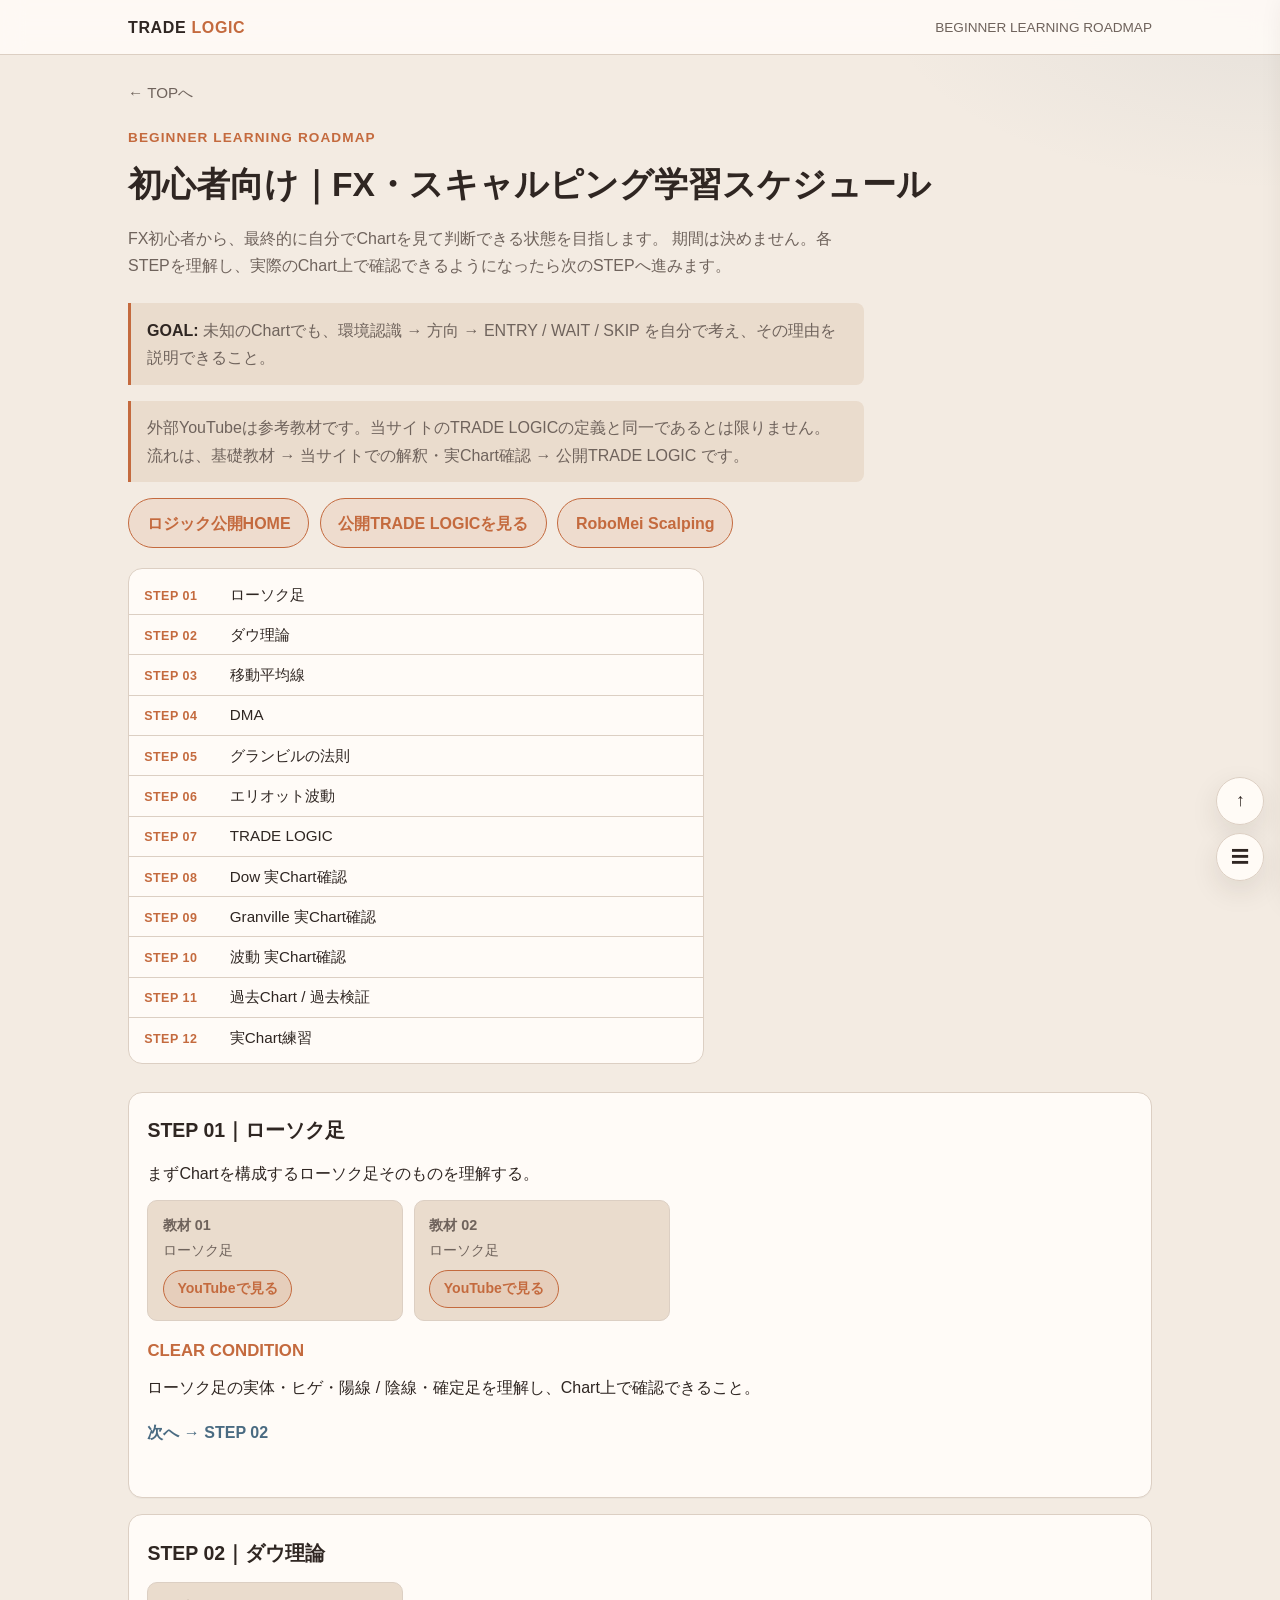
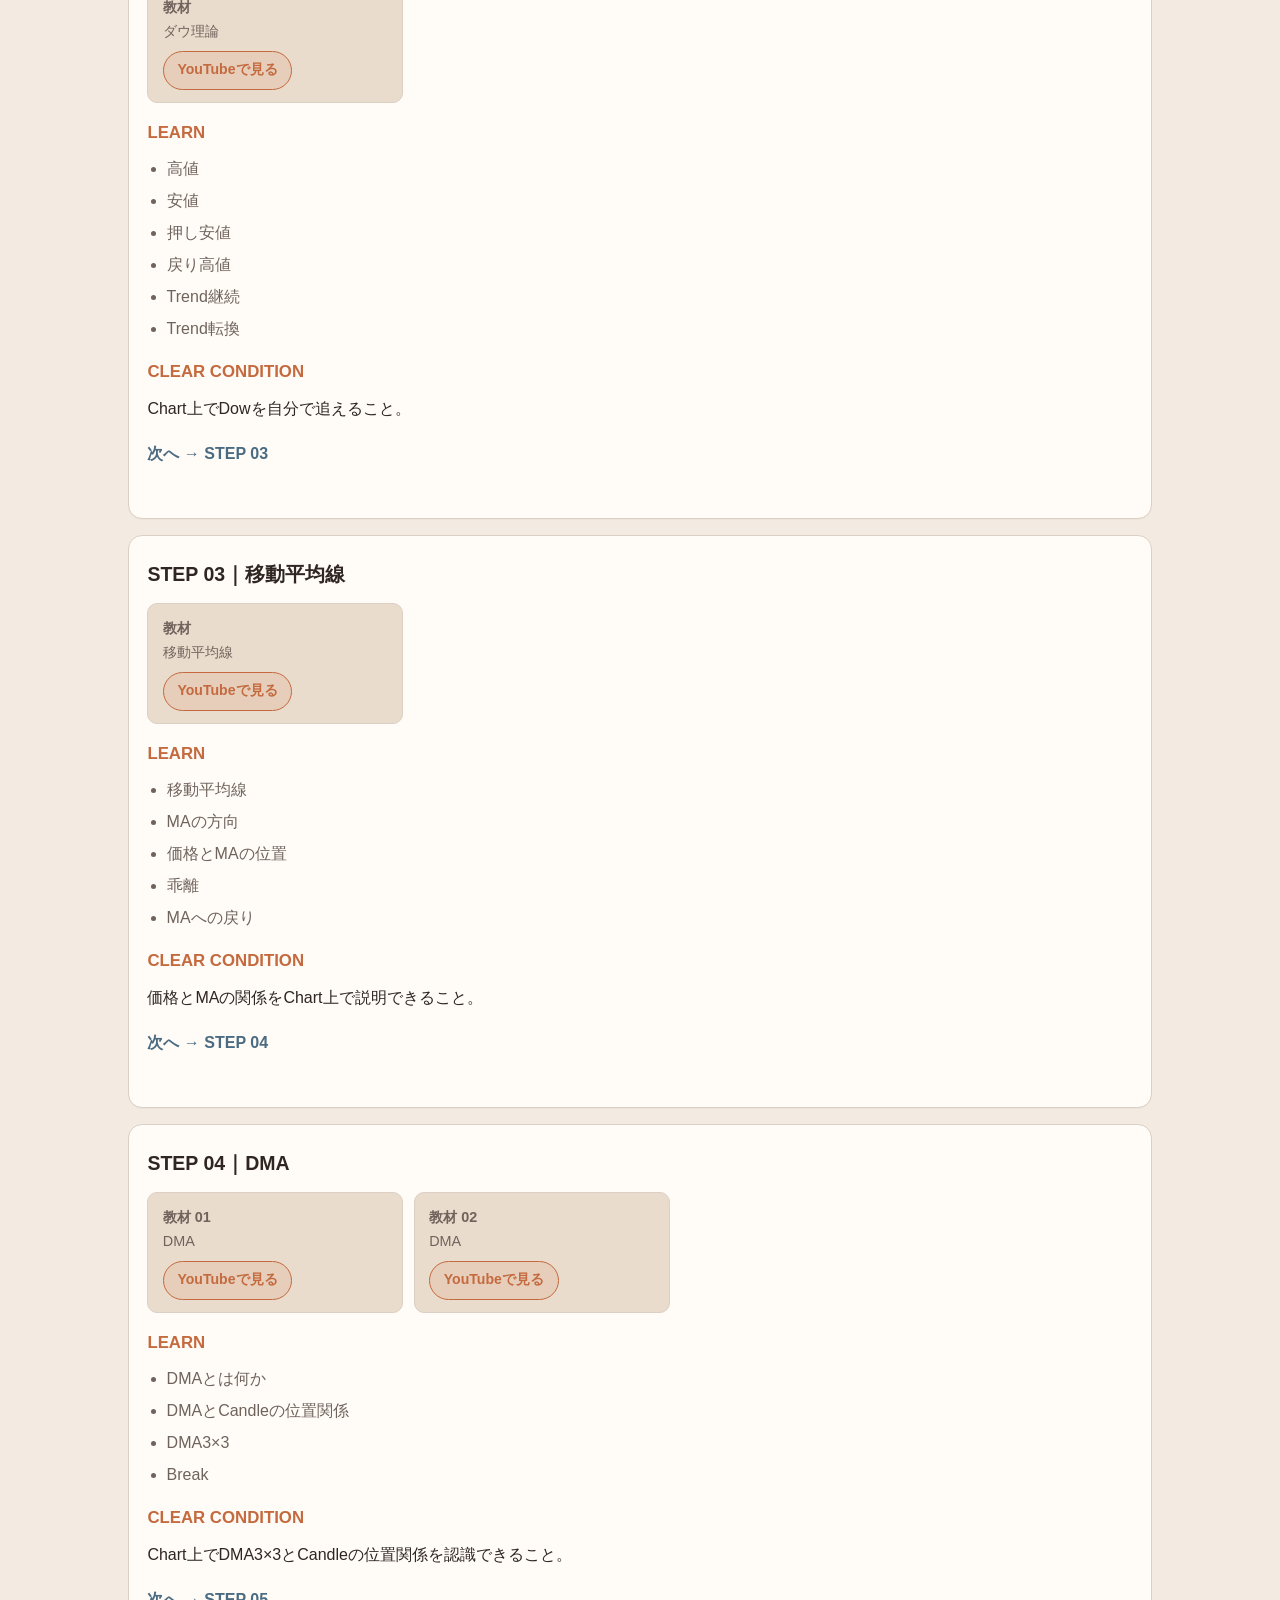
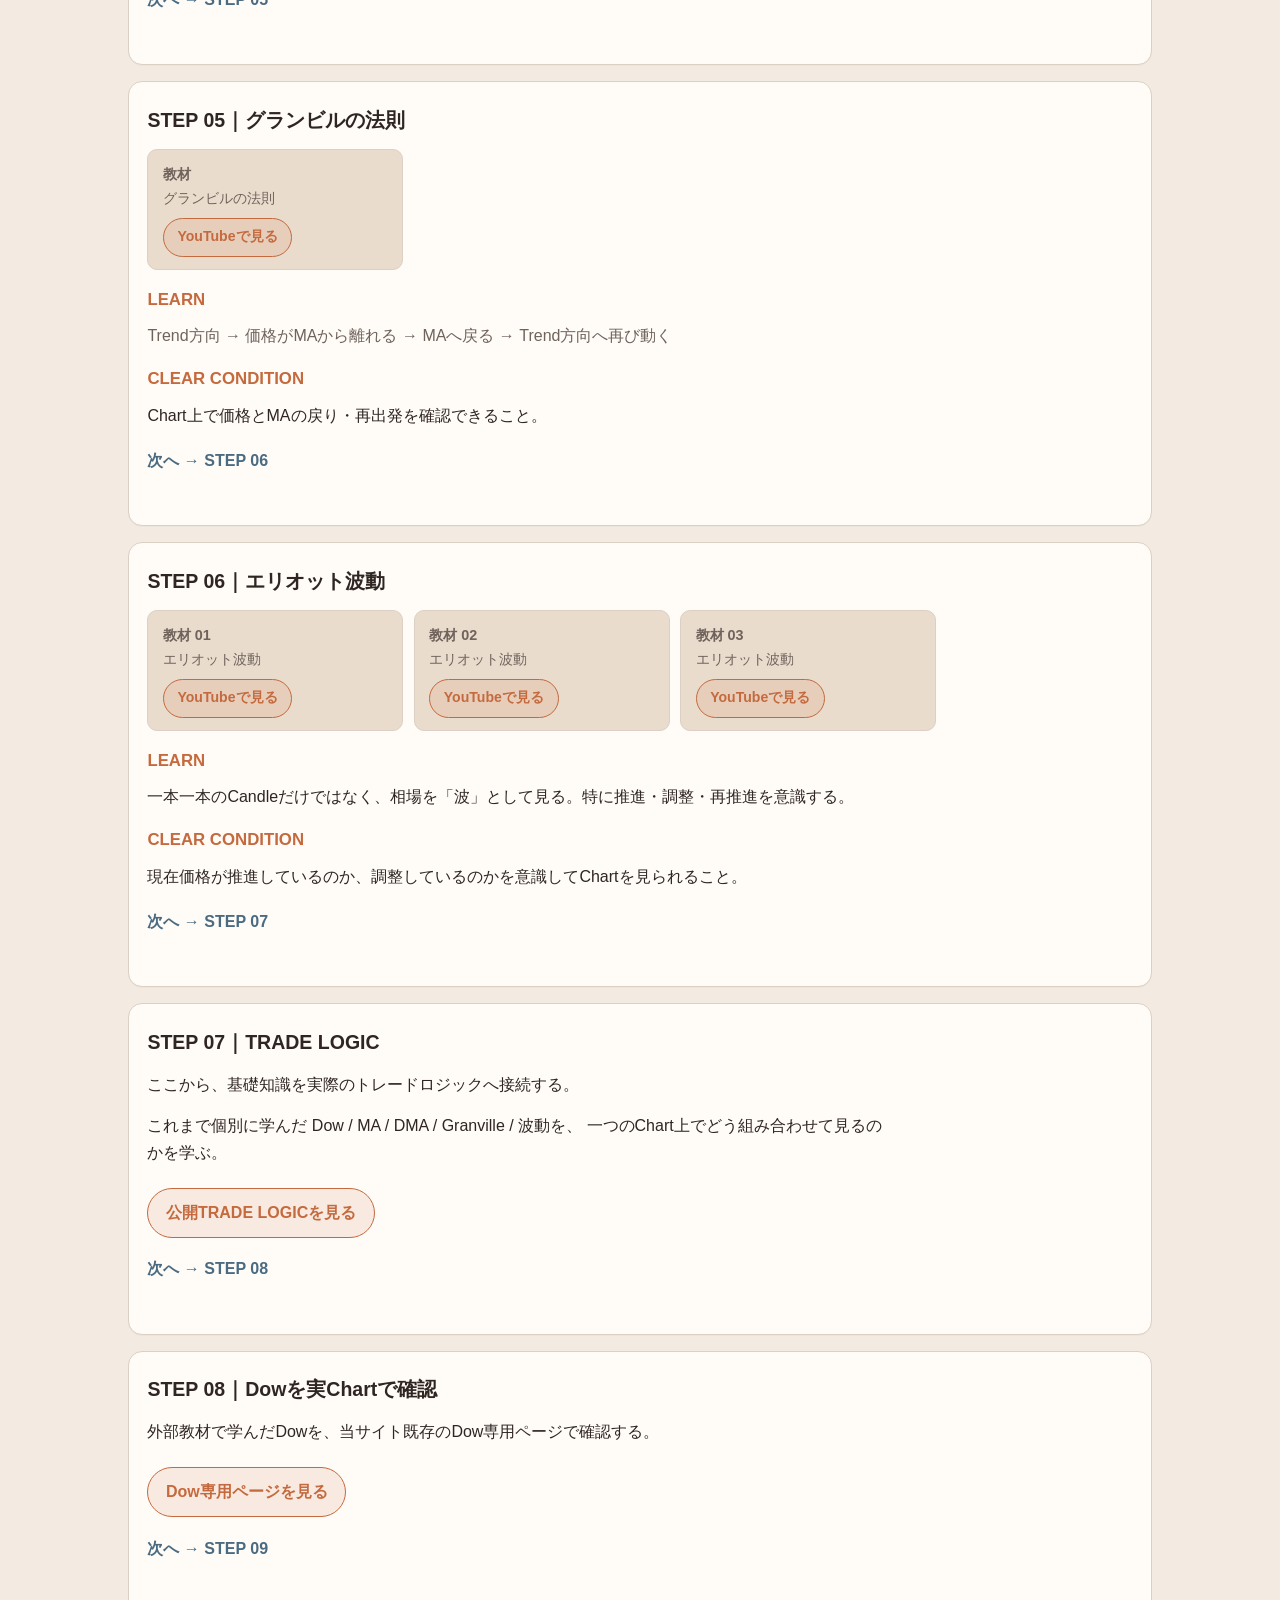
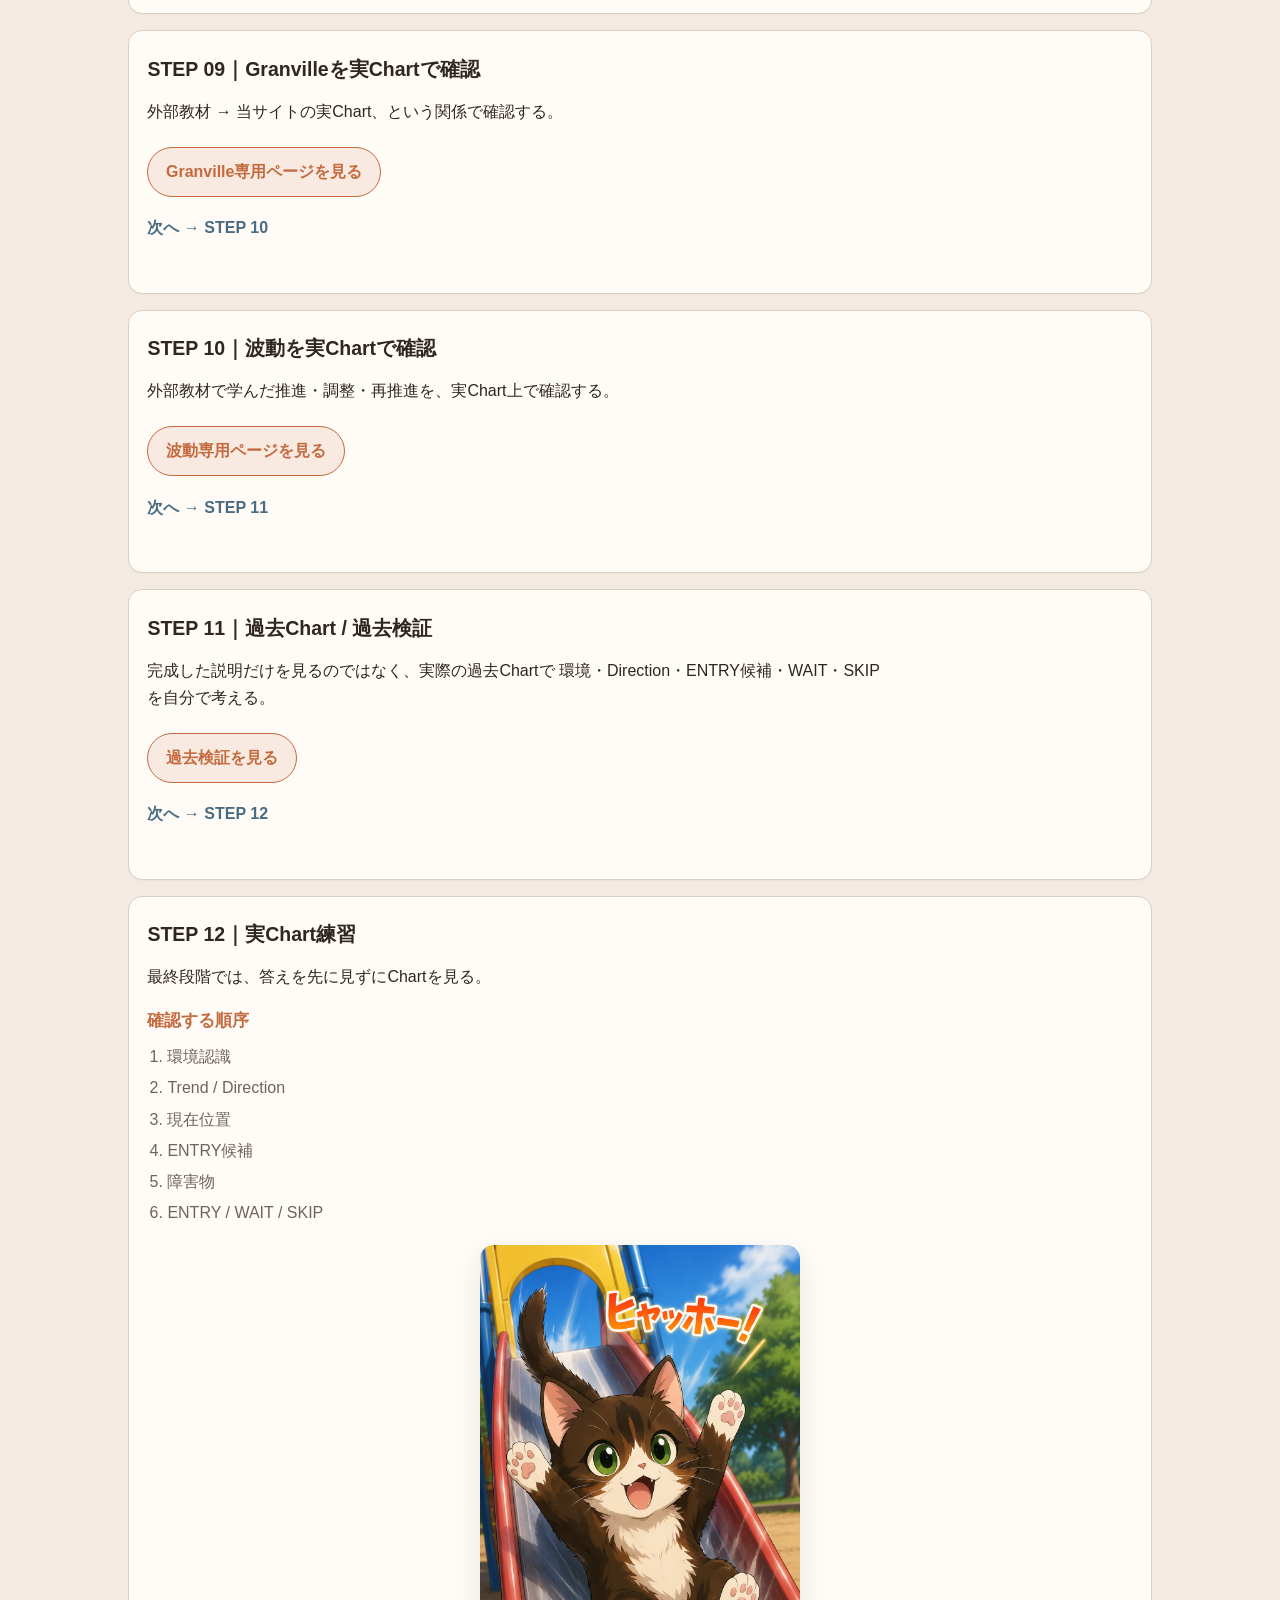
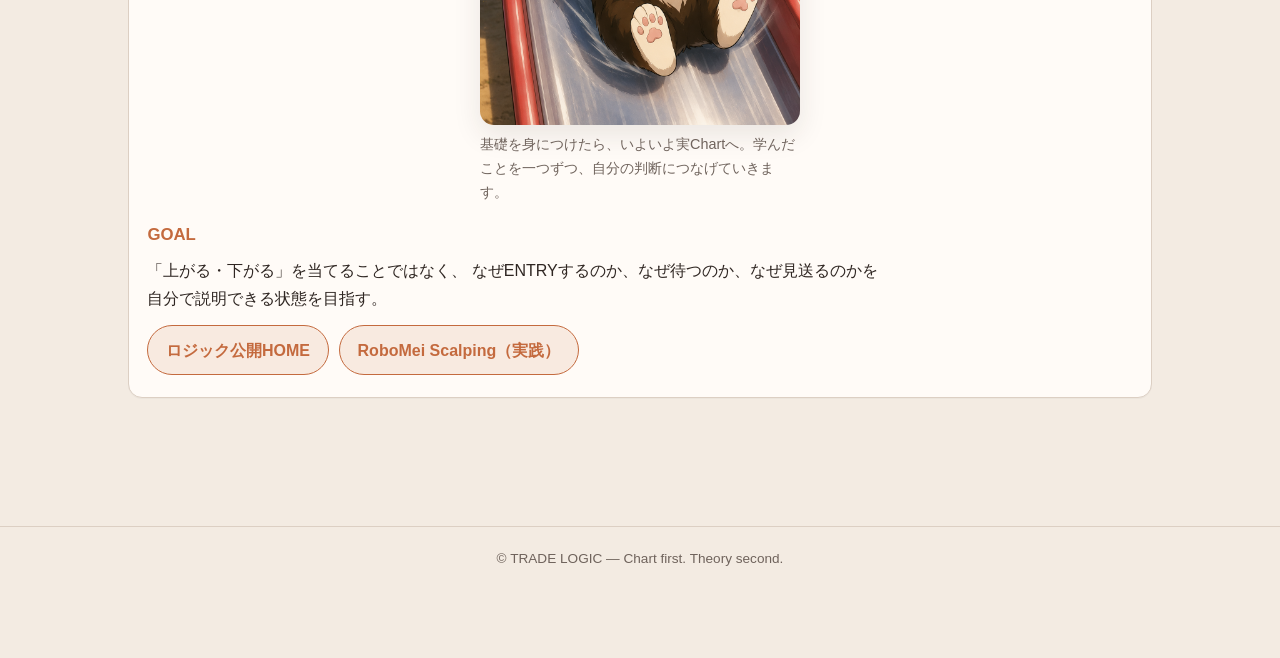
==== commit e18d0c56: "Add beginner roadmap finale visual Co-authored-by: Cursor <cursoragent@cursor.com>" ====
--- a/beginner/index.html
+++ b/beginner/index.html
@@ -233,6 +233,10 @@
         <li>障害物</li>
         <li>ENTRY / WAIT / SKIP</li>
       </ol>
+      <figure class="learn-visual learn-visual--portrait">
+        <img src="../Image/beginner-roadmap-finale.png" alt="滑り台を滑る猫。基礎学習のあと実Chartへ進む区切りのイメージ">
+        <figcaption>基礎を身につけたら、いよいよ実Chartへ。学んだことを一つずつ、自分の判断につなげていきます。</figcaption>
+      </figure>
       <h3>GOAL</h3>
       <p>
         「上がる・下がる」を当てることではなく、
--- a/css/site.css
+++ b/css/site.css
@@ -1152,6 +1152,30 @@
   margin: 0.25rem 0;
 }
 
+.learn-visual {
+  margin: 1.15rem auto 0.85rem;
+  max-width: 22rem;
+}
+
+.learn-visual img {
+  display: block;
+  width: 100%;
+  height: auto;
+  border-radius: var(--radius);
+  box-shadow: var(--shadow);
+}
+
+.learn-visual figcaption {
+  margin: 0.55rem 0 0;
+  color: var(--text-muted);
+  font-size: 0.9rem;
+  line-height: 1.65;
+}
+
+.learn-visual--portrait {
+  max-width: 20rem;
+}
+
 .faq-list {
   display: grid;
   gap: 0.75rem;
@@ -1259,4 +1283,9 @@
   .material {
     max-width: none;
   }
-}
+
+  .learn-visual,
+  .learn-visual--portrait {
+    max-width: none;
+  }
+}
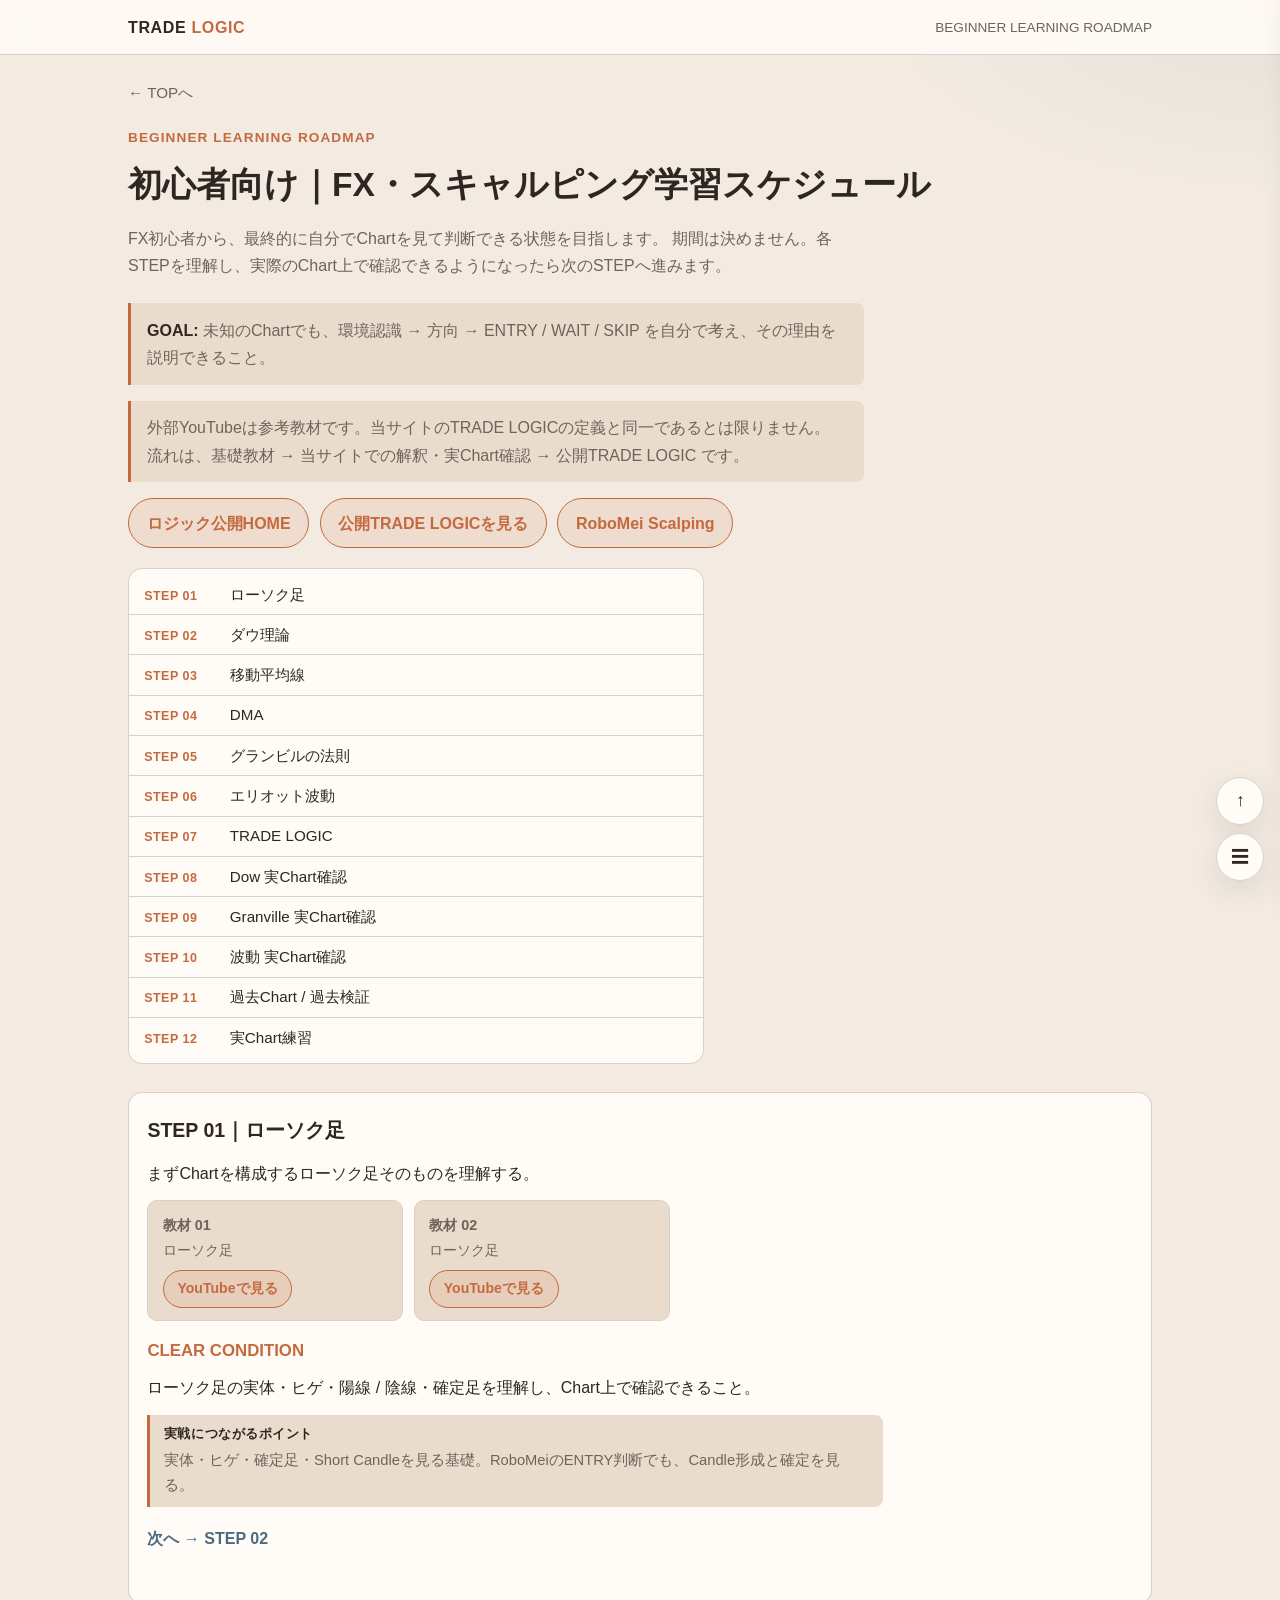
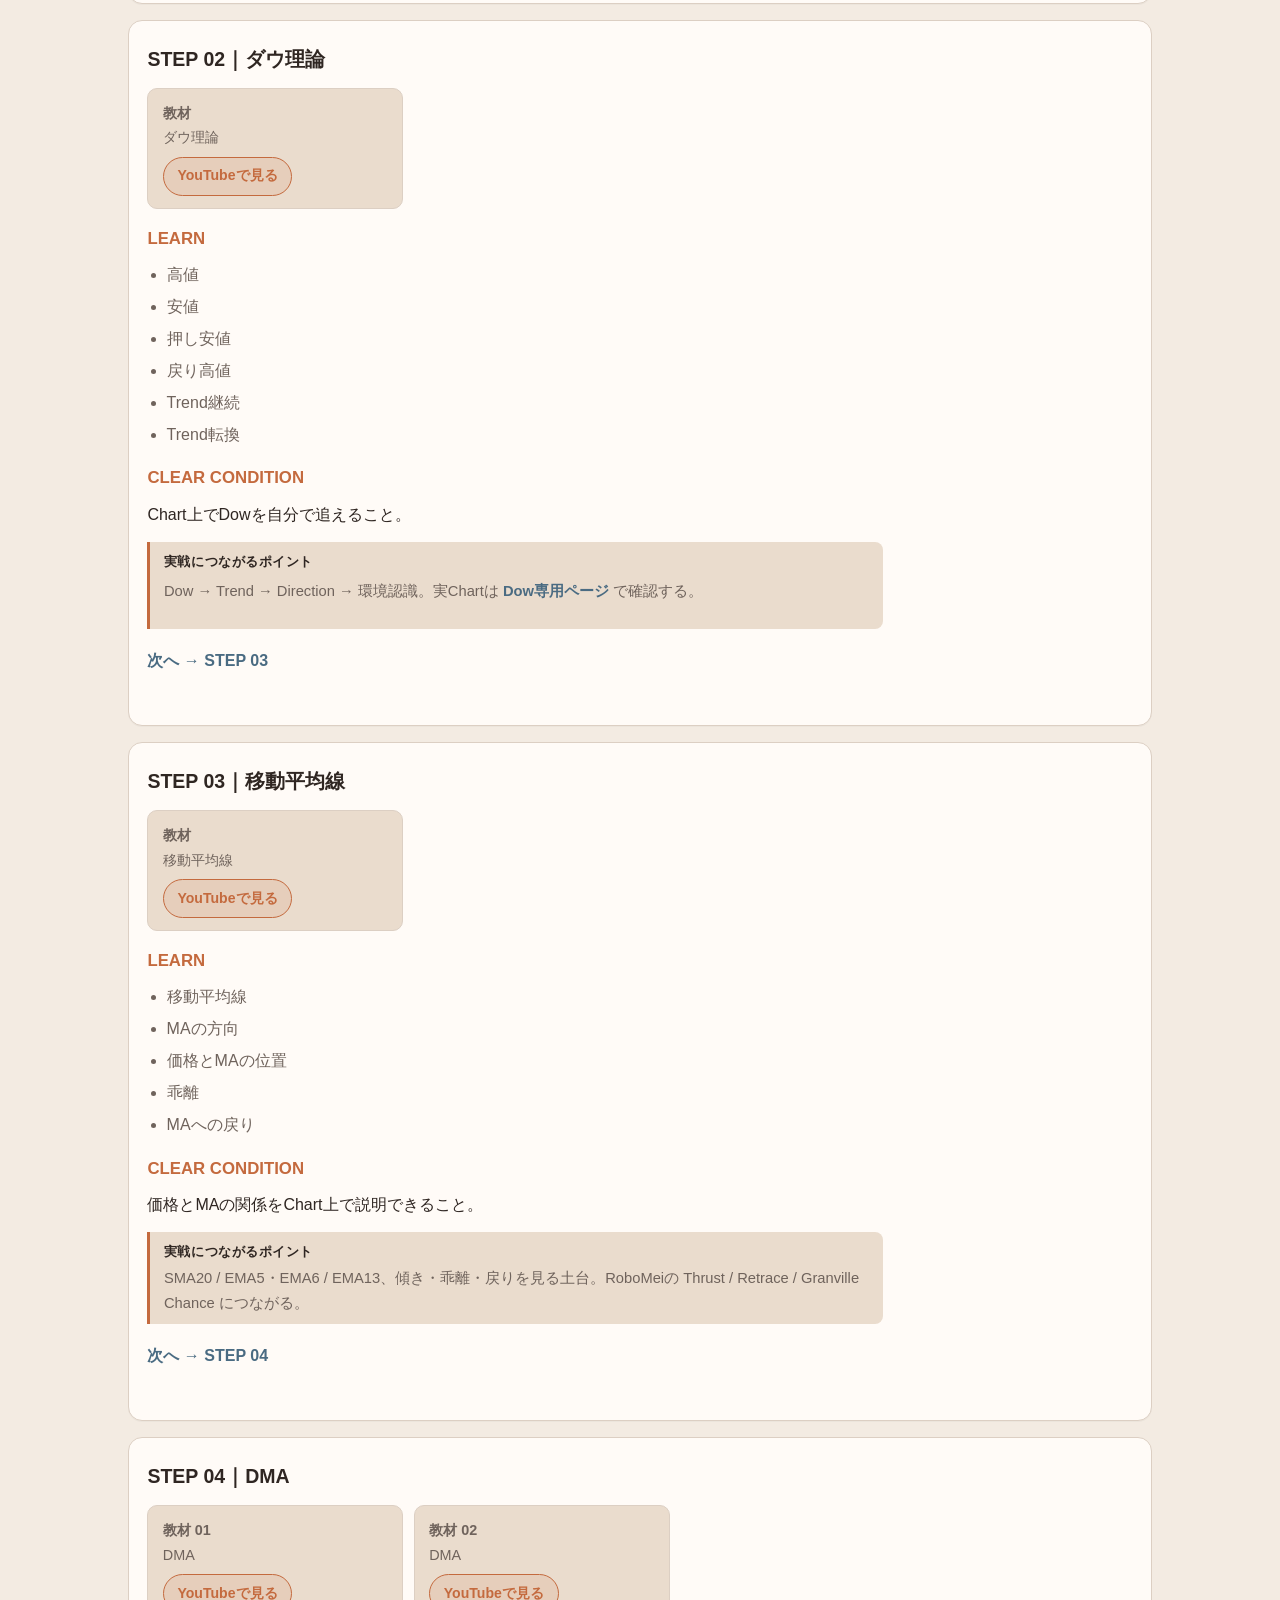
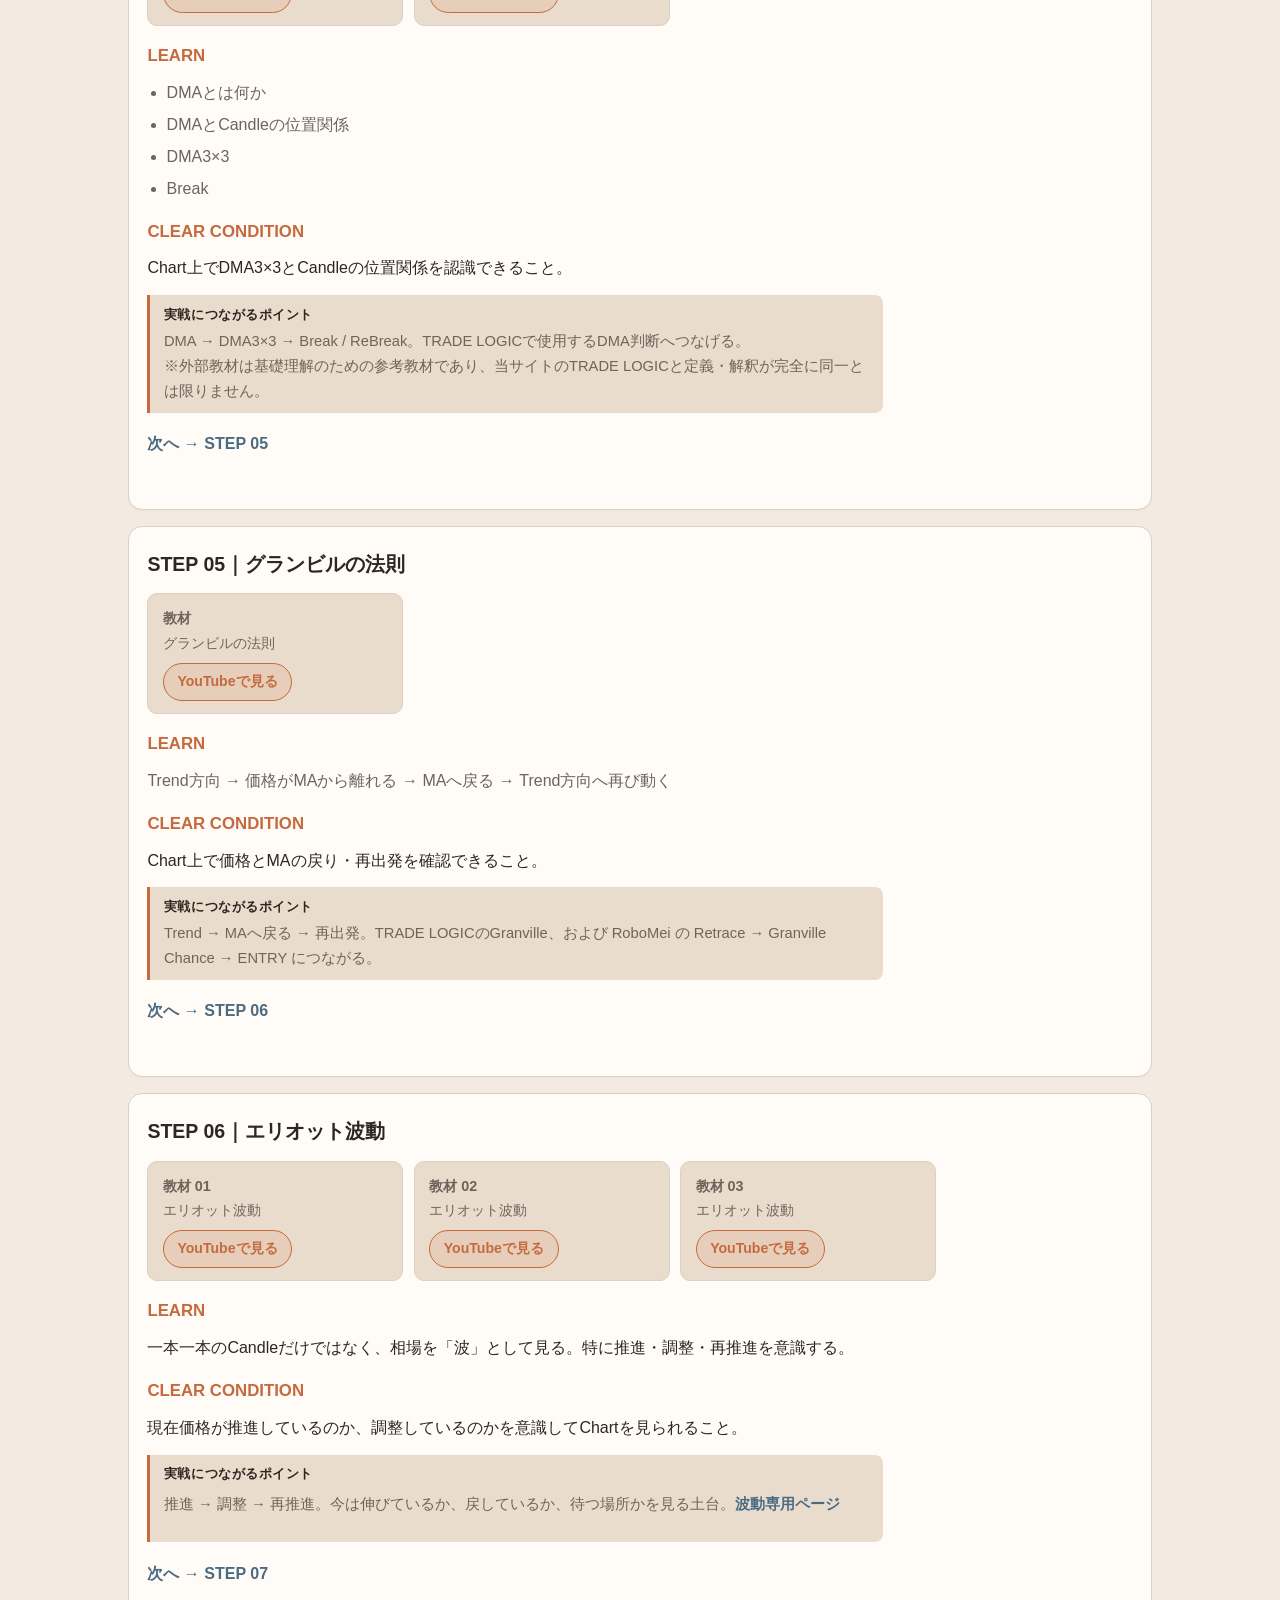
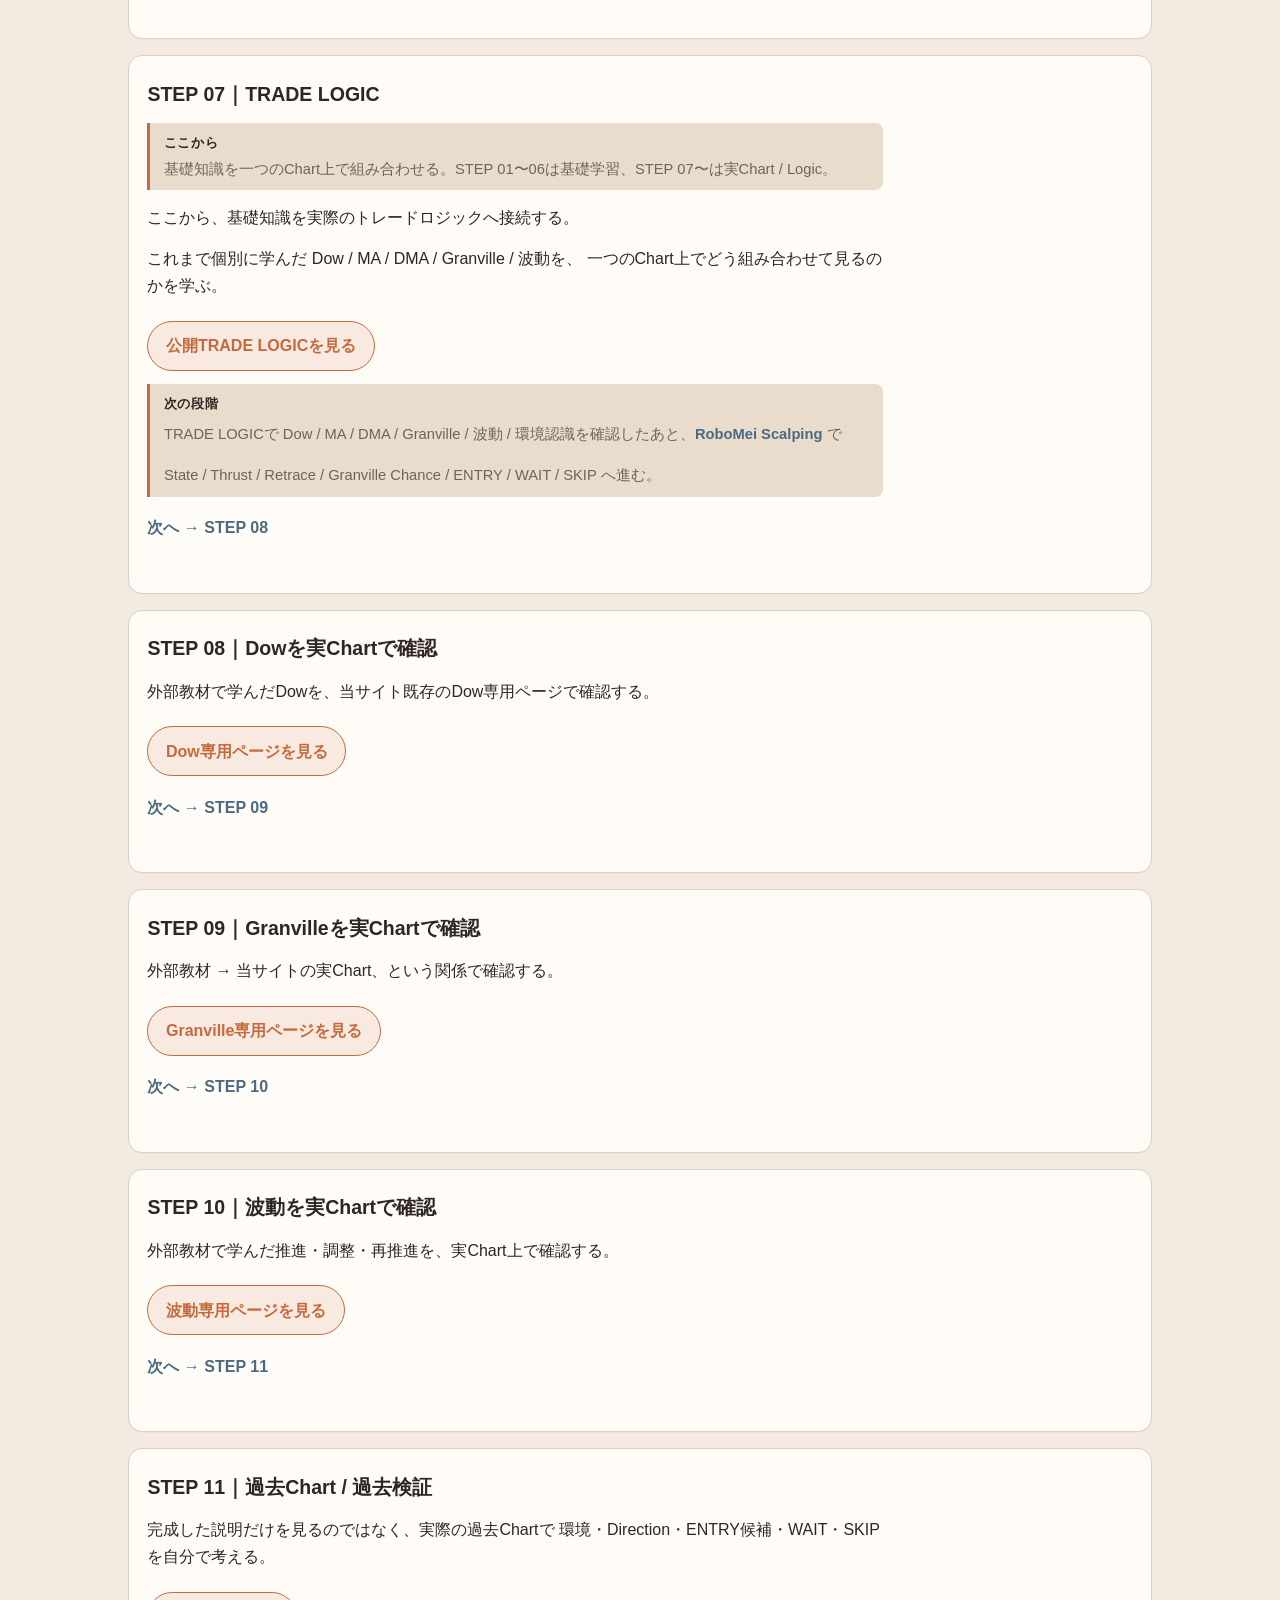
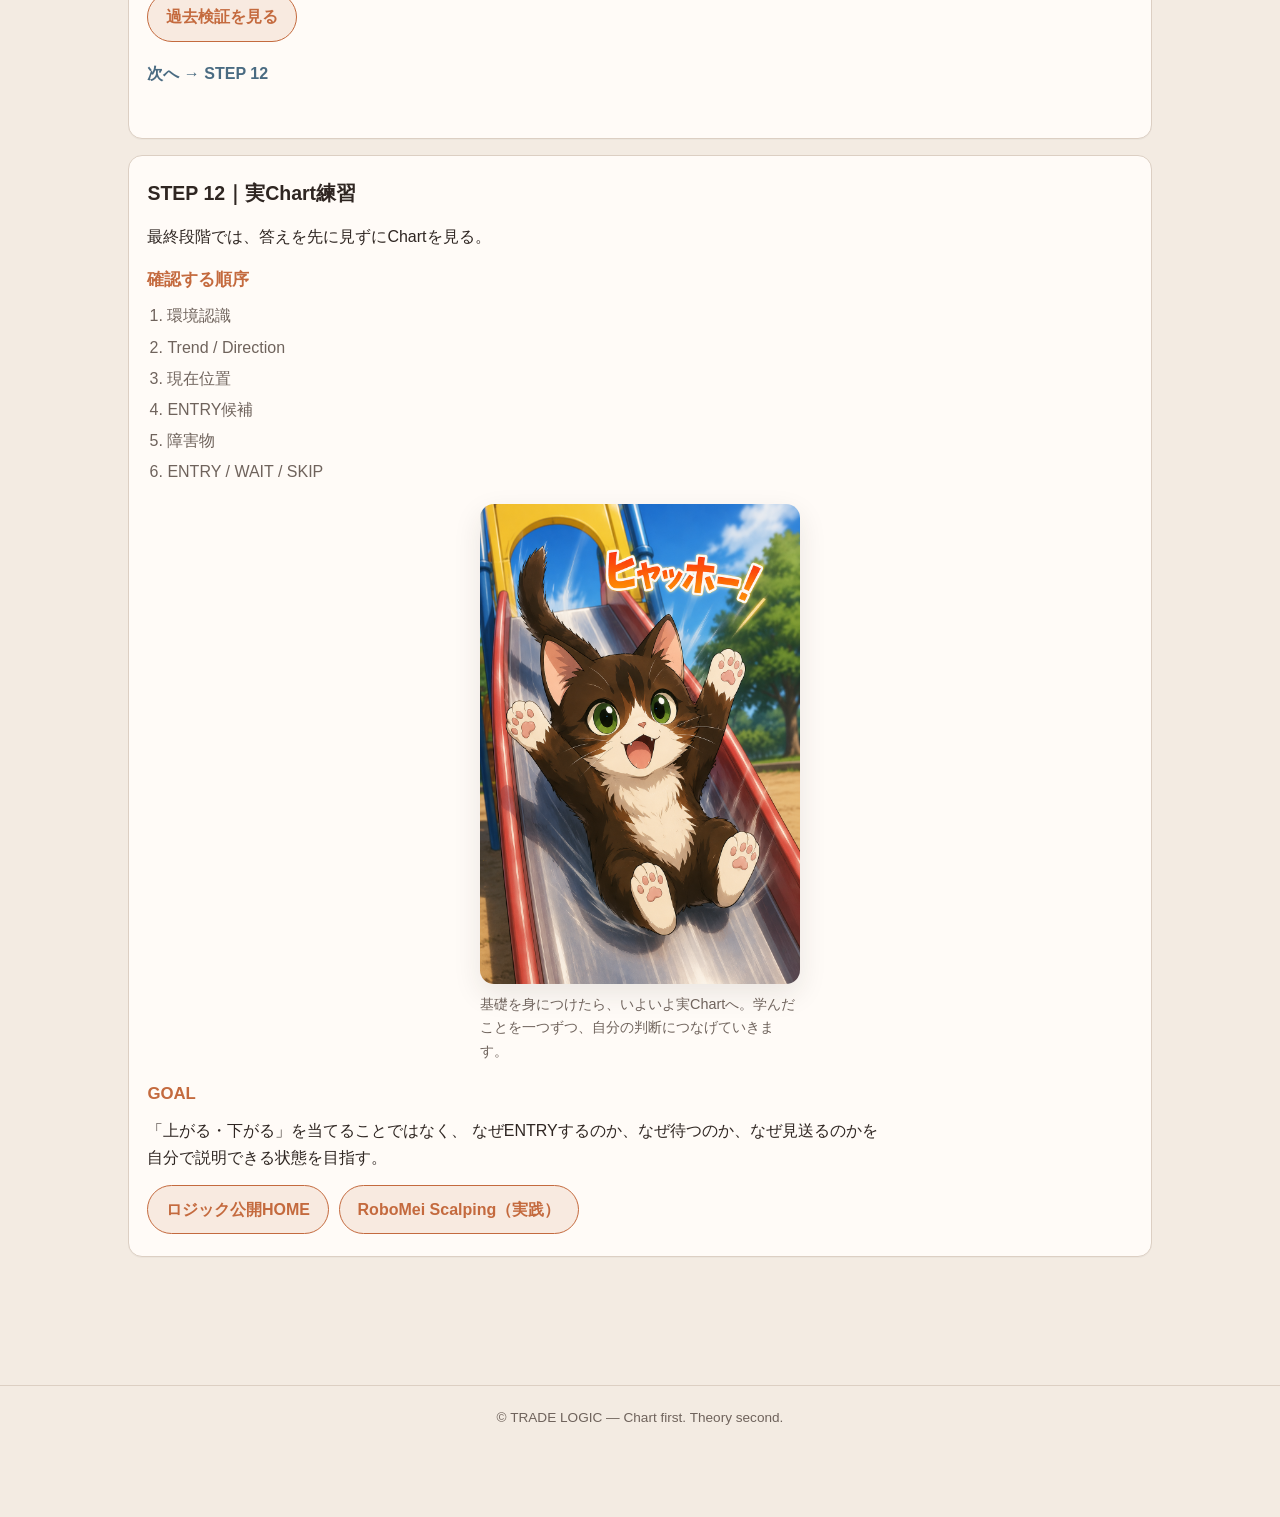
==== commit d5024f52: "Connect beginner steps to TRADE LOGIC practice Co-authored-by: Cursor <cursoragent@cursor.com>" ====
--- a/beginner/index.html
+++ b/beginner/index.html
@@ -71,6 +71,7 @@
       </div>
       <h3>CLEAR CONDITION</h3>
       <p>ローソク足の実体・ヒゲ・陽線 / 陰線・確定足を理解し、Chart上で確認できること。</p>
+      <p class="connect-note"><strong>実戦につながるポイント</strong>実体・ヒゲ・確定足・Short Candleを見る基礎。RoboMeiのENTRY判断でも、Candle形成と確定を見る。</p>
       <p><a class="detail-link" href="#step-02">次へ → STEP 02</a></p>
     </section>
 
@@ -93,6 +94,7 @@
       </ul>
       <h3>CLEAR CONDITION</h3>
       <p>Chart上でDowを自分で追えること。</p>
+      <p class="connect-note"><strong>実戦につながるポイント</strong>Dow → Trend → Direction → 環境認識。実Chartは <a class="detail-link" href="../dow/">Dow専用ページ</a> で確認する。</p>
       <p><a class="detail-link" href="#step-03">次へ → STEP 03</a></p>
     </section>
 
@@ -114,6 +116,7 @@
       </ul>
       <h3>CLEAR CONDITION</h3>
       <p>価格とMAの関係をChart上で説明できること。</p>
+      <p class="connect-note"><strong>実戦につながるポイント</strong>SMA20 / EMA5・EMA6 / EMA13、傾き・乖離・戻りを見る土台。RoboMeiの Thrust / Retrace / Granville Chance につながる。</p>
       <p><a class="detail-link" href="#step-04">次へ → STEP 04</a></p>
     </section>
 
@@ -138,6 +141,7 @@
       </ul>
       <h3>CLEAR CONDITION</h3>
       <p>Chart上でDMA3×3とCandleの位置関係を認識できること。</p>
+      <p class="connect-note"><strong>実戦につながるポイント</strong>DMA → DMA3×3 → Break / ReBreak。TRADE LOGICで使用するDMA判断へつなげる。<br>※外部教材は基礎理解のための参考教材であり、当サイトのTRADE LOGICと定義・解釈が完全に同一とは限りません。</p>
       <p><a class="detail-link" href="#step-05">次へ → STEP 05</a></p>
     </section>
 
@@ -153,6 +157,7 @@
       <p class="learn-flow">Trend方向 → 価格がMAから離れる → MAへ戻る → Trend方向へ再び動く</p>
       <h3>CLEAR CONDITION</h3>
       <p>Chart上で価格とMAの戻り・再出発を確認できること。</p>
+      <p class="connect-note"><strong>実戦につながるポイント</strong>Trend → MAへ戻る → 再出発。TRADE LOGICのGranville、および RoboMei の Retrace → Granville Chance → ENTRY につながる。</p>
       <p><a class="detail-link" href="#step-06">次へ → STEP 06</a></p>
     </section>
 
@@ -176,17 +181,20 @@
       <p>一本一本のCandleだけではなく、相場を「波」として見る。特に推進・調整・再推進を意識する。</p>
       <h3>CLEAR CONDITION</h3>
       <p>現在価格が推進しているのか、調整しているのかを意識してChartを見られること。</p>
+      <p class="connect-note"><strong>実戦につながるポイント</strong>推進 → 調整 → 再推進。今は伸びているか、戻しているか、待つ場所かを見る土台。<a class="detail-link" href="../wave/">波動専用ページ</a></p>
       <p><a class="detail-link" href="#step-07">次へ → STEP 07</a></p>
     </section>
 
     <section class="block" id="step-07">
       <h2>STEP 07｜TRADE LOGIC</h2>
+      <p class="connect-note"><strong>ここから</strong>基礎知識を一つのChart上で組み合わせる。STEP 01〜06は基礎学習、STEP 07〜は実Chart / Logic。</p>
       <p>ここから、基礎知識を実際のトレードロジックへ接続する。</p>
       <p>
         これまで個別に学んだ Dow / MA / DMA / Granville / 波動を、
         一つのChart上でどう組み合わせて見るのかを学ぶ。
       </p>
       <p><a class="cta-btn" href="../logic/">公開TRADE LOGICを見る</a></p>
+      <p class="connect-note"><strong>次の段階</strong>TRADE LOGICで Dow / MA / DMA / Granville / 波動 / 環境認識を確認したあと、<a class="detail-link" href="https://robomei-scalping.onrender.com/">RoboMei Scalping</a> で State / Thrust / Retrace / Granville Chance / ENTRY / WAIT / SKIP へ進む。</p>
       <p><a class="detail-link" href="#step-08">次へ → STEP 08</a></p>
     </section>
 
--- a/css/site.css
+++ b/css/site.css
@@ -1176,6 +1176,25 @@
   max-width: 20rem;
 }
 
+.connect-note {
+  margin: 0.65rem 0 0.85rem;
+  padding: 0.55rem 0.85rem;
+  border-left: 3px solid var(--accent);
+  background: var(--surface-soft);
+  border-radius: 0 8px 8px 0;
+  color: var(--text-muted);
+  font-size: 0.92rem;
+  max-width: 46rem;
+}
+
+.connect-note strong {
+  display: block;
+  margin-bottom: 0.2rem;
+  color: var(--text);
+  font-size: 0.8rem;
+  letter-spacing: 0.04em;
+}
+
 .faq-list {
   display: grid;
   gap: 0.75rem;
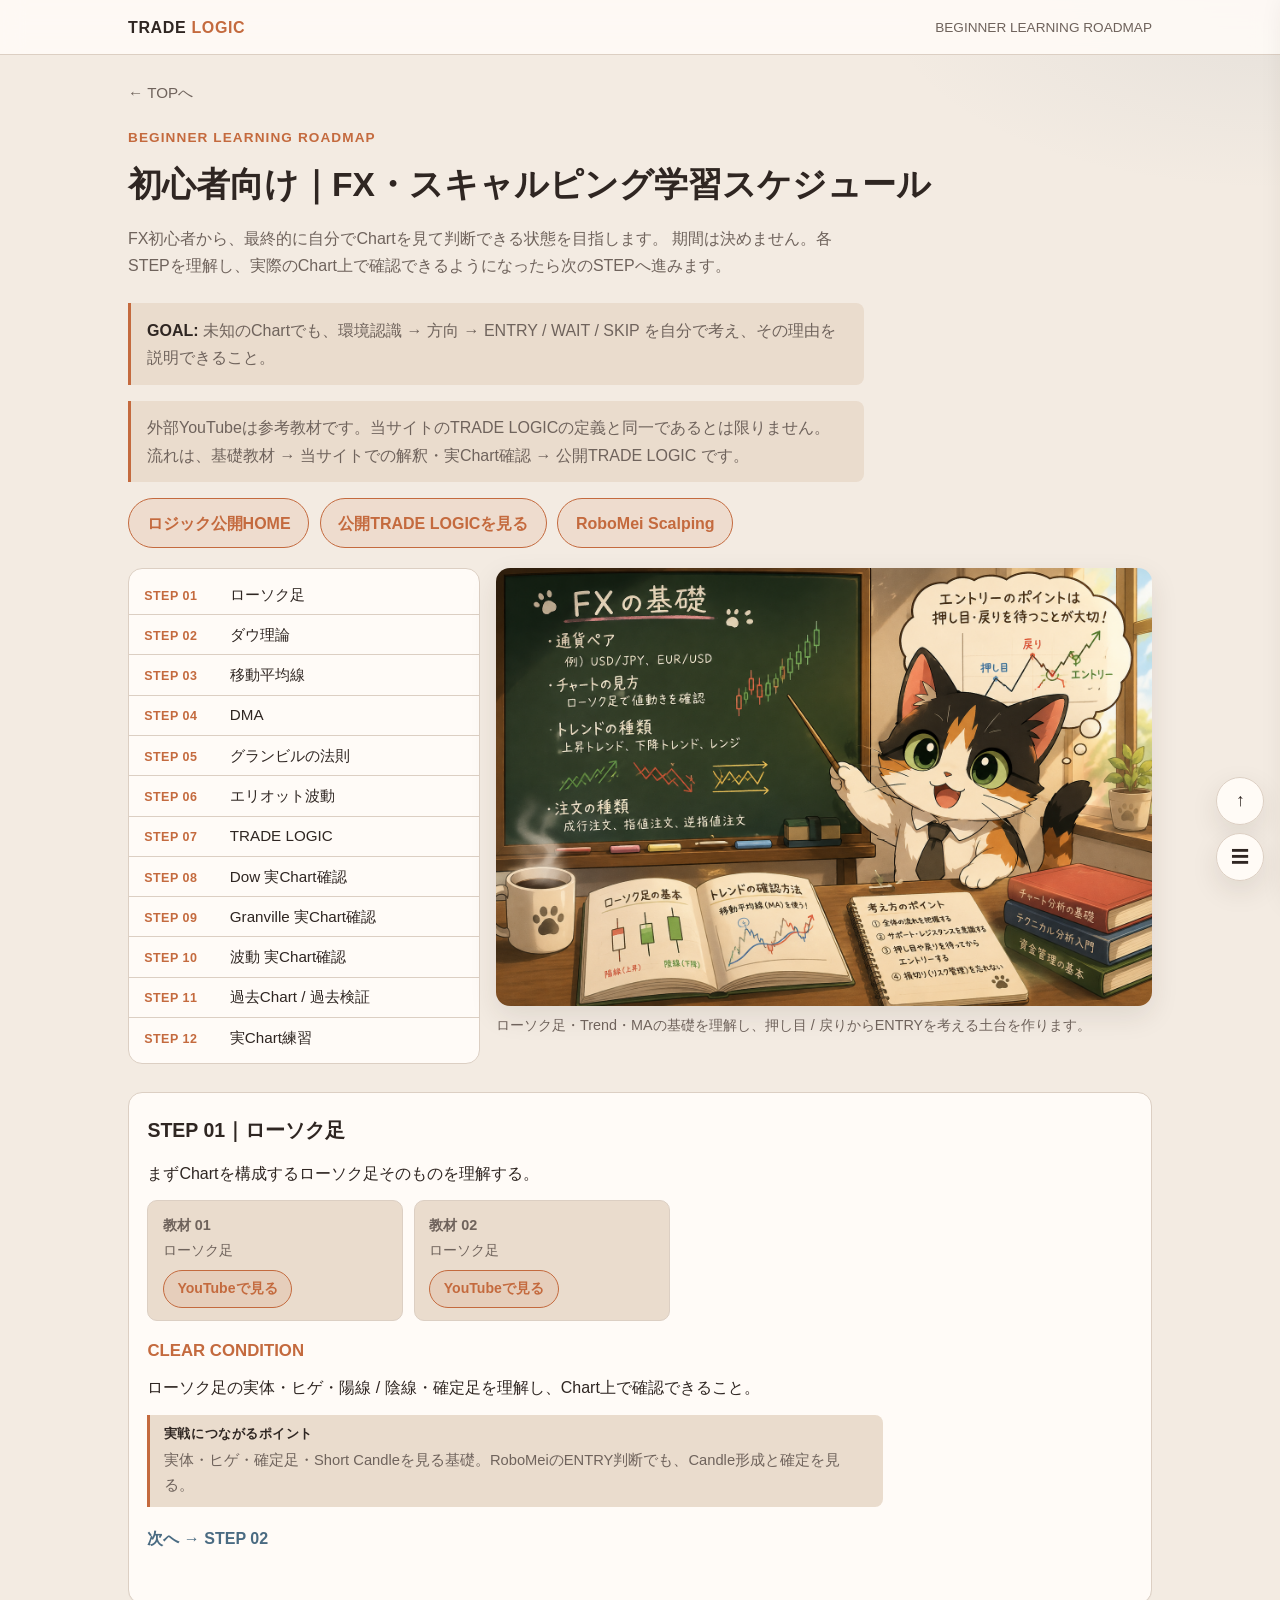
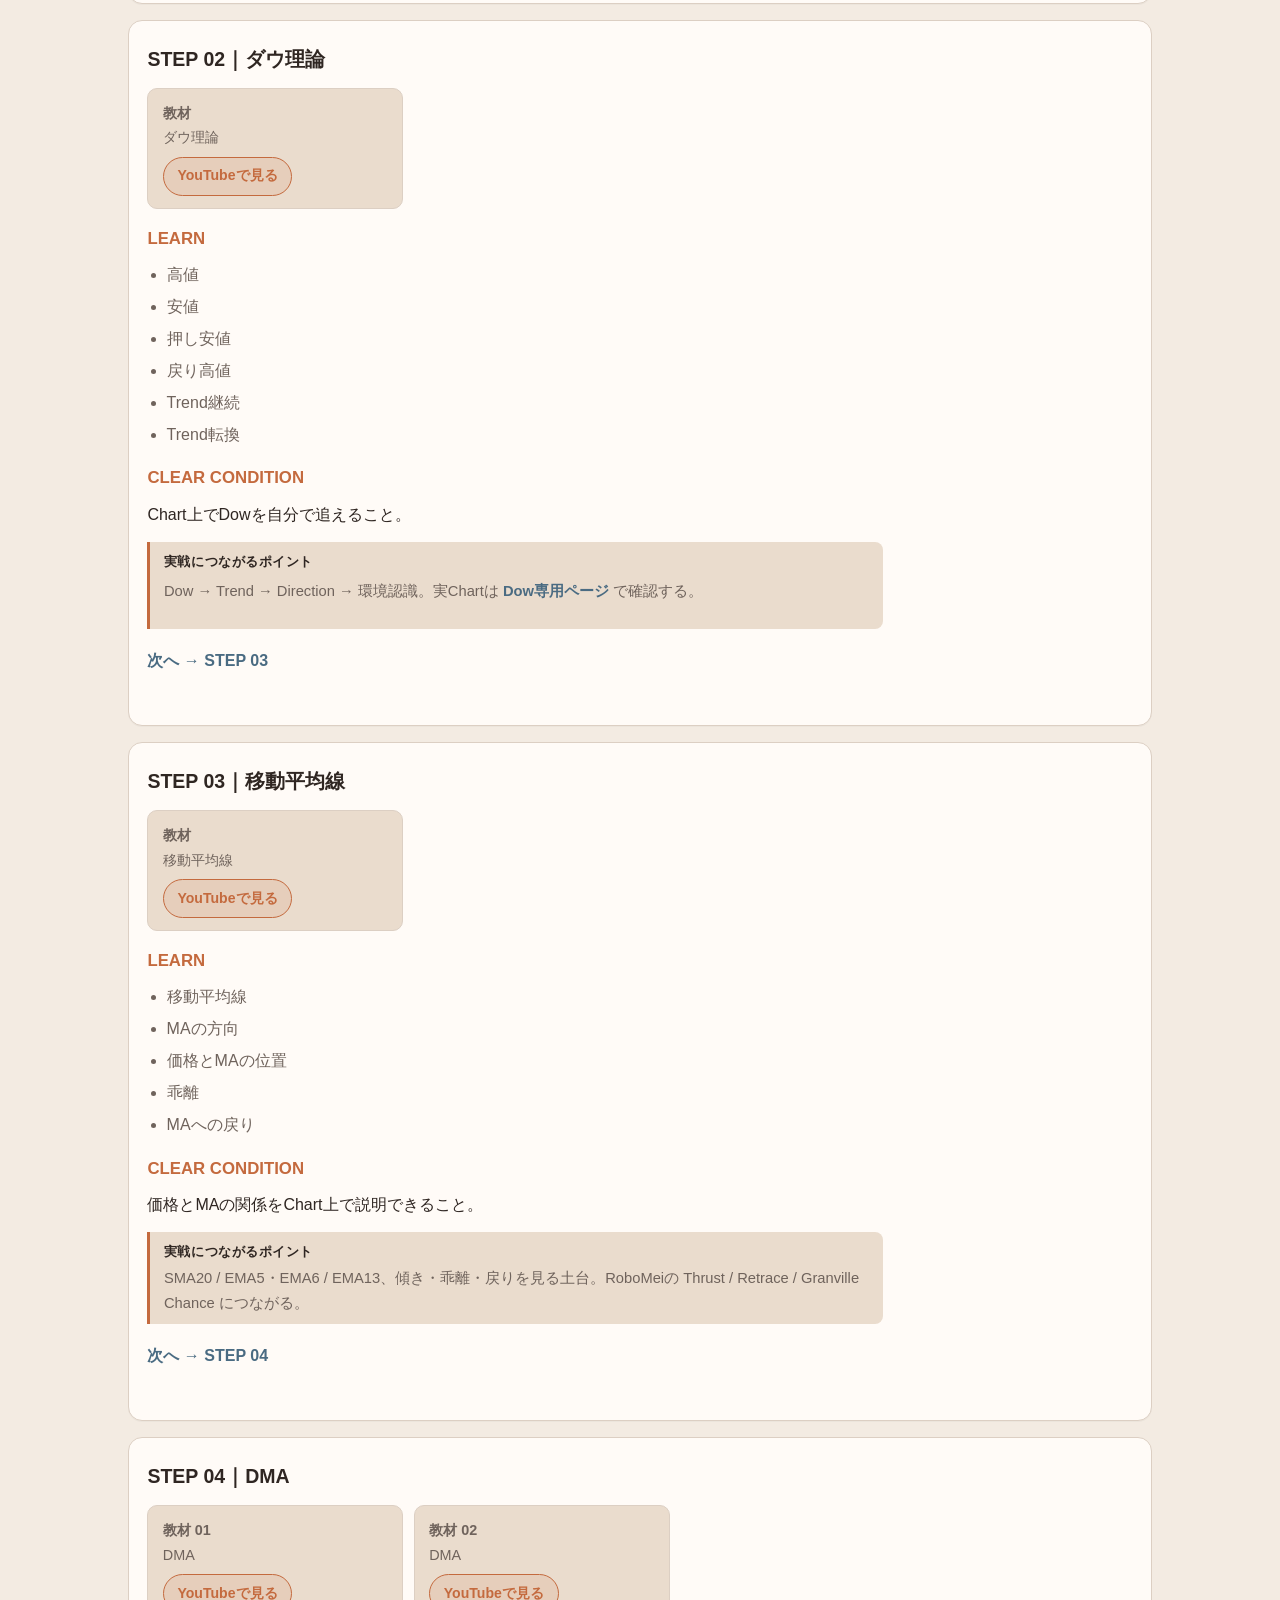
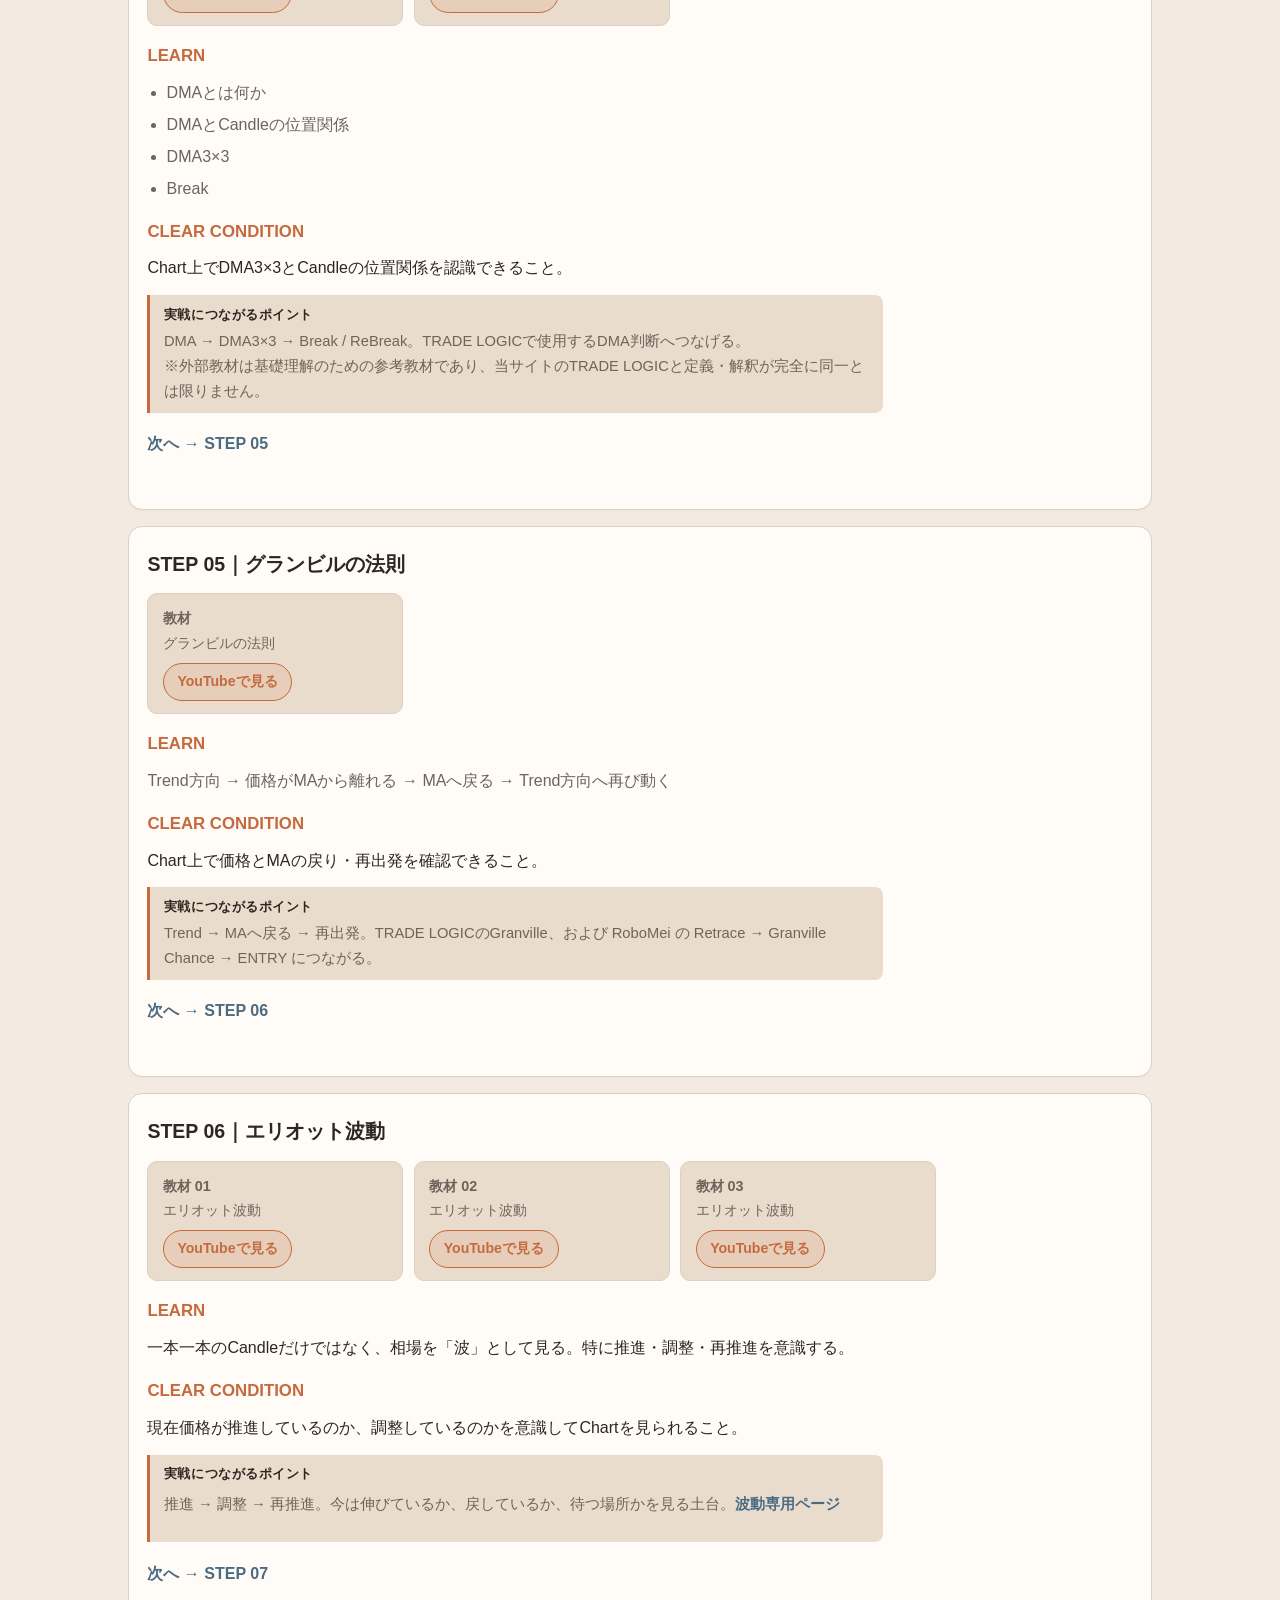
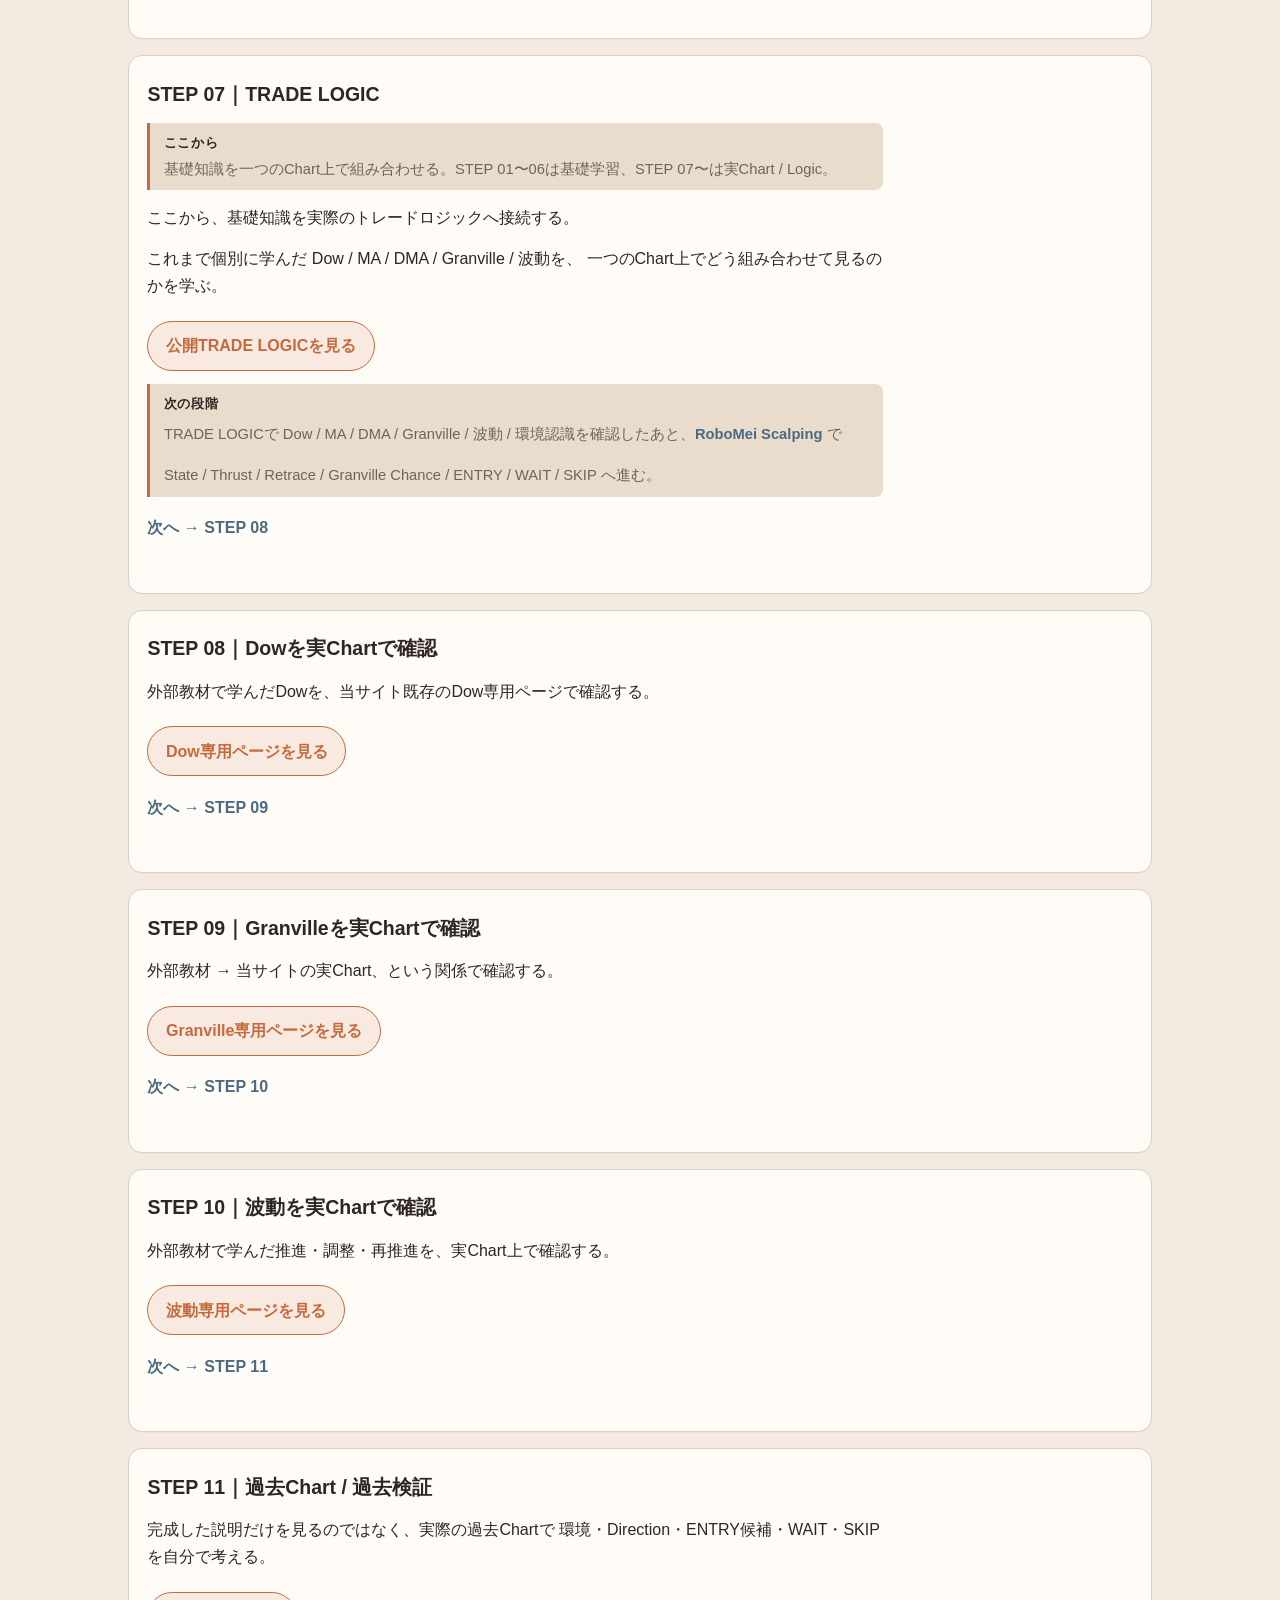
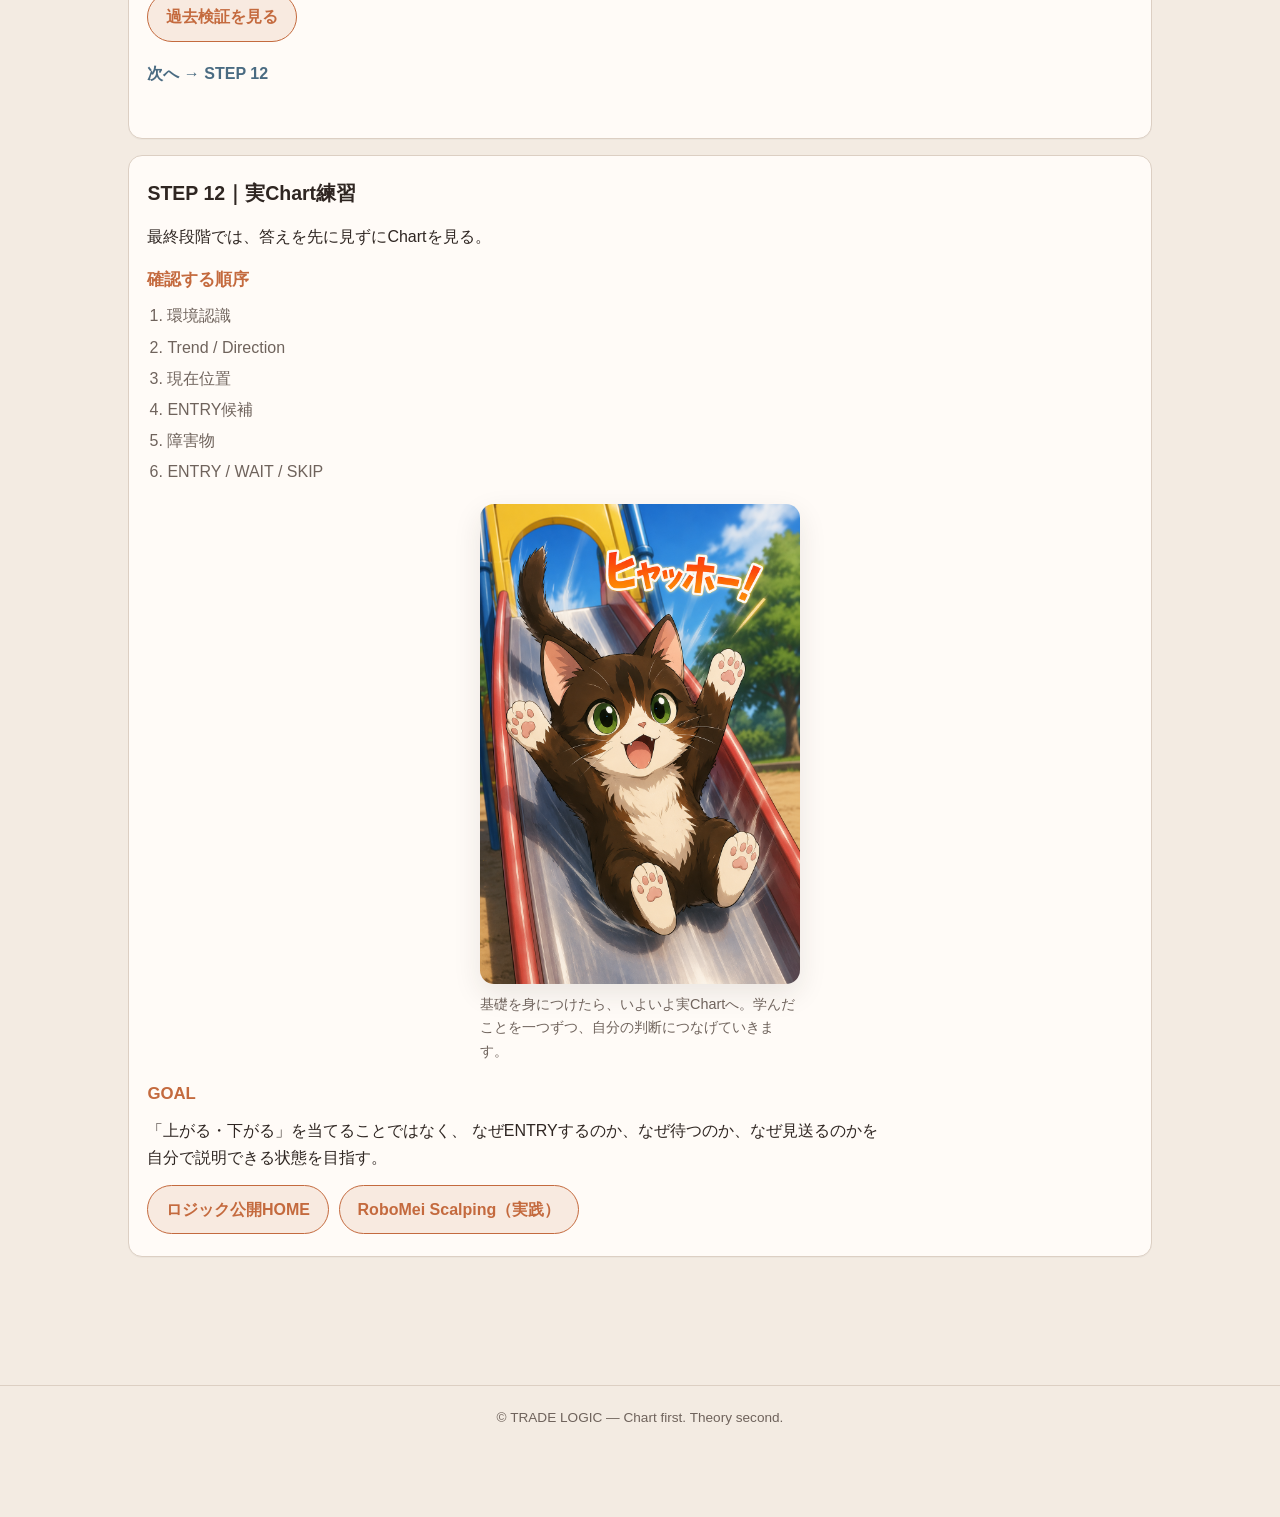
==== commit 9a701b85: "Add beginner roadmap side-by-side basics visual Co-authored-by: Cursor <cursoragent@cursor.com>" ====
--- a/beginner/index.html
+++ b/beginner/index.html
@@ -41,20 +41,26 @@
       <a class="cta-btn" href="https://robomei-scalping.onrender.com/">RoboMei Scalping</a>
     </div>
 
-    <nav class="roadmap" aria-label="学習Roadmap">
-      <a href="#step-01"><span class="rm-num">STEP 01</span>ローソク足</a>
-      <a href="#step-02"><span class="rm-num">STEP 02</span>ダウ理論</a>
-      <a href="#step-03"><span class="rm-num">STEP 03</span>移動平均線</a>
-      <a href="#step-04"><span class="rm-num">STEP 04</span>DMA</a>
-      <a href="#step-05"><span class="rm-num">STEP 05</span>グランビルの法則</a>
-      <a href="#step-06"><span class="rm-num">STEP 06</span>エリオット波動</a>
-      <a href="#step-07"><span class="rm-num">STEP 07</span>TRADE LOGIC</a>
-      <a href="#step-08"><span class="rm-num">STEP 08</span>Dow 実Chart確認</a>
-      <a href="#step-09"><span class="rm-num">STEP 09</span>Granville 実Chart確認</a>
-      <a href="#step-10"><span class="rm-num">STEP 10</span>波動 実Chart確認</a>
-      <a href="#step-11"><span class="rm-num">STEP 11</span>過去Chart / 過去検証</a>
-      <a href="#step-12"><span class="rm-num">STEP 12</span>実Chart練習</a>
-    </nav>
+    <div class="roadmap-row">
+      <nav class="roadmap" aria-label="学習Roadmap">
+        <a href="#step-01"><span class="rm-num">STEP 01</span>ローソク足</a>
+        <a href="#step-02"><span class="rm-num">STEP 02</span>ダウ理論</a>
+        <a href="#step-03"><span class="rm-num">STEP 03</span>移動平均線</a>
+        <a href="#step-04"><span class="rm-num">STEP 04</span>DMA</a>
+        <a href="#step-05"><span class="rm-num">STEP 05</span>グランビルの法則</a>
+        <a href="#step-06"><span class="rm-num">STEP 06</span>エリオット波動</a>
+        <a href="#step-07"><span class="rm-num">STEP 07</span>TRADE LOGIC</a>
+        <a href="#step-08"><span class="rm-num">STEP 08</span>Dow 実Chart確認</a>
+        <a href="#step-09"><span class="rm-num">STEP 09</span>Granville 実Chart確認</a>
+        <a href="#step-10"><span class="rm-num">STEP 10</span>波動 実Chart確認</a>
+        <a href="#step-11"><span class="rm-num">STEP 11</span>過去Chart / 過去検証</a>
+        <a href="#step-12"><span class="rm-num">STEP 12</span>実Chart練習</a>
+      </nav>
+      <figure class="learn-visual">
+        <img src="../Image/beginner-fx-basics-entry.png" alt="ローソク足・トレンド・移動平均線・押し目と戻りを解説するFX初心者向け学習イメージ">
+        <figcaption>ローソク足・Trend・MAの基礎を理解し、押し目 / 戻りからENTRYを考える土台を作ります。</figcaption>
+      </figure>
+    </div>
 
     <section class="block" id="step-01">
       <h2>STEP 01｜ローソク足</h2>
--- a/css/site.css
+++ b/css/site.css
@@ -1080,6 +1080,29 @@
   max-width: 36rem;
 }
 
+.roadmap-row {
+  display: grid;
+  gap: 1rem;
+  margin: 1.25rem 0 1.75rem;
+  align-items: start;
+}
+
+.roadmap-row .roadmap {
+  margin: 0;
+  max-width: none;
+}
+
+.roadmap-row .learn-visual {
+  margin: 0;
+  max-width: none;
+}
+
+@media (min-width: 900px) {
+  .roadmap-row {
+    grid-template-columns: minmax(16rem, 22rem) minmax(0, 1fr);
+  }
+}
+
 .roadmap a {
   display: flex;
   align-items: baseline;
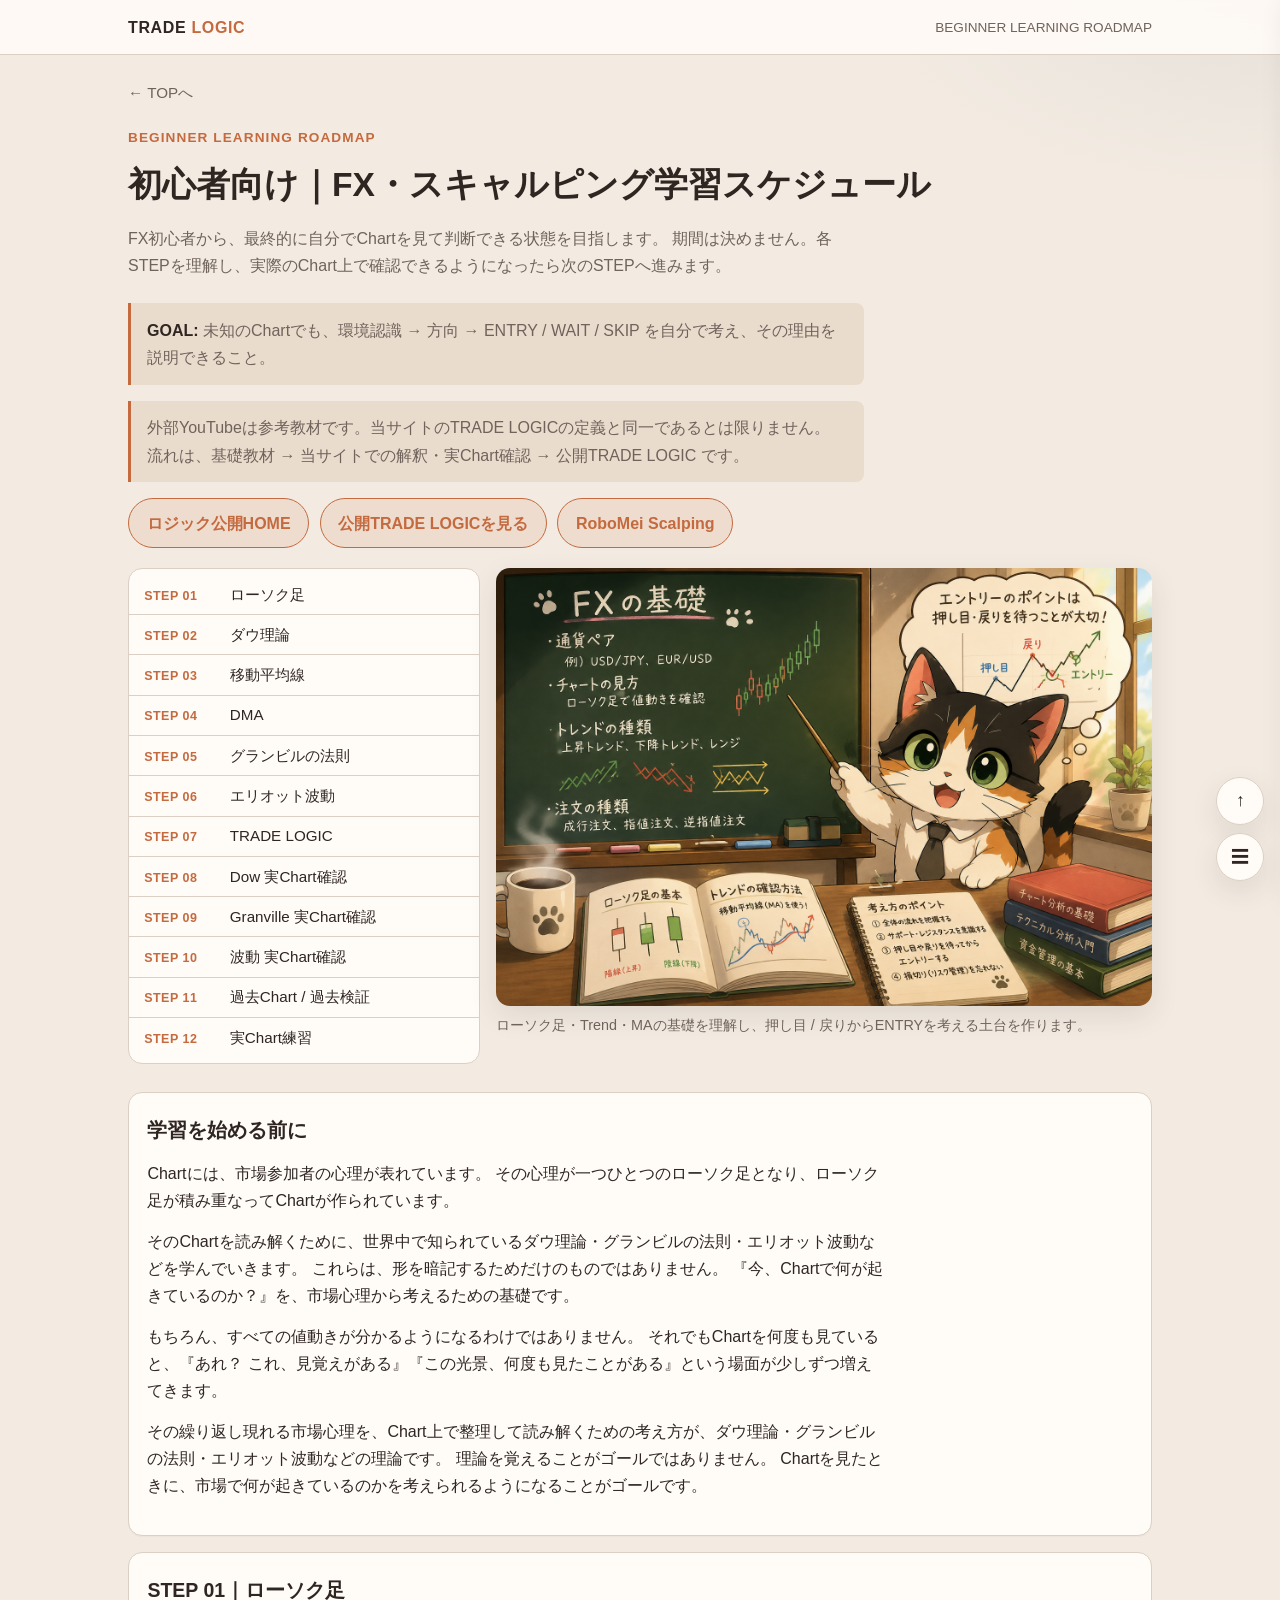
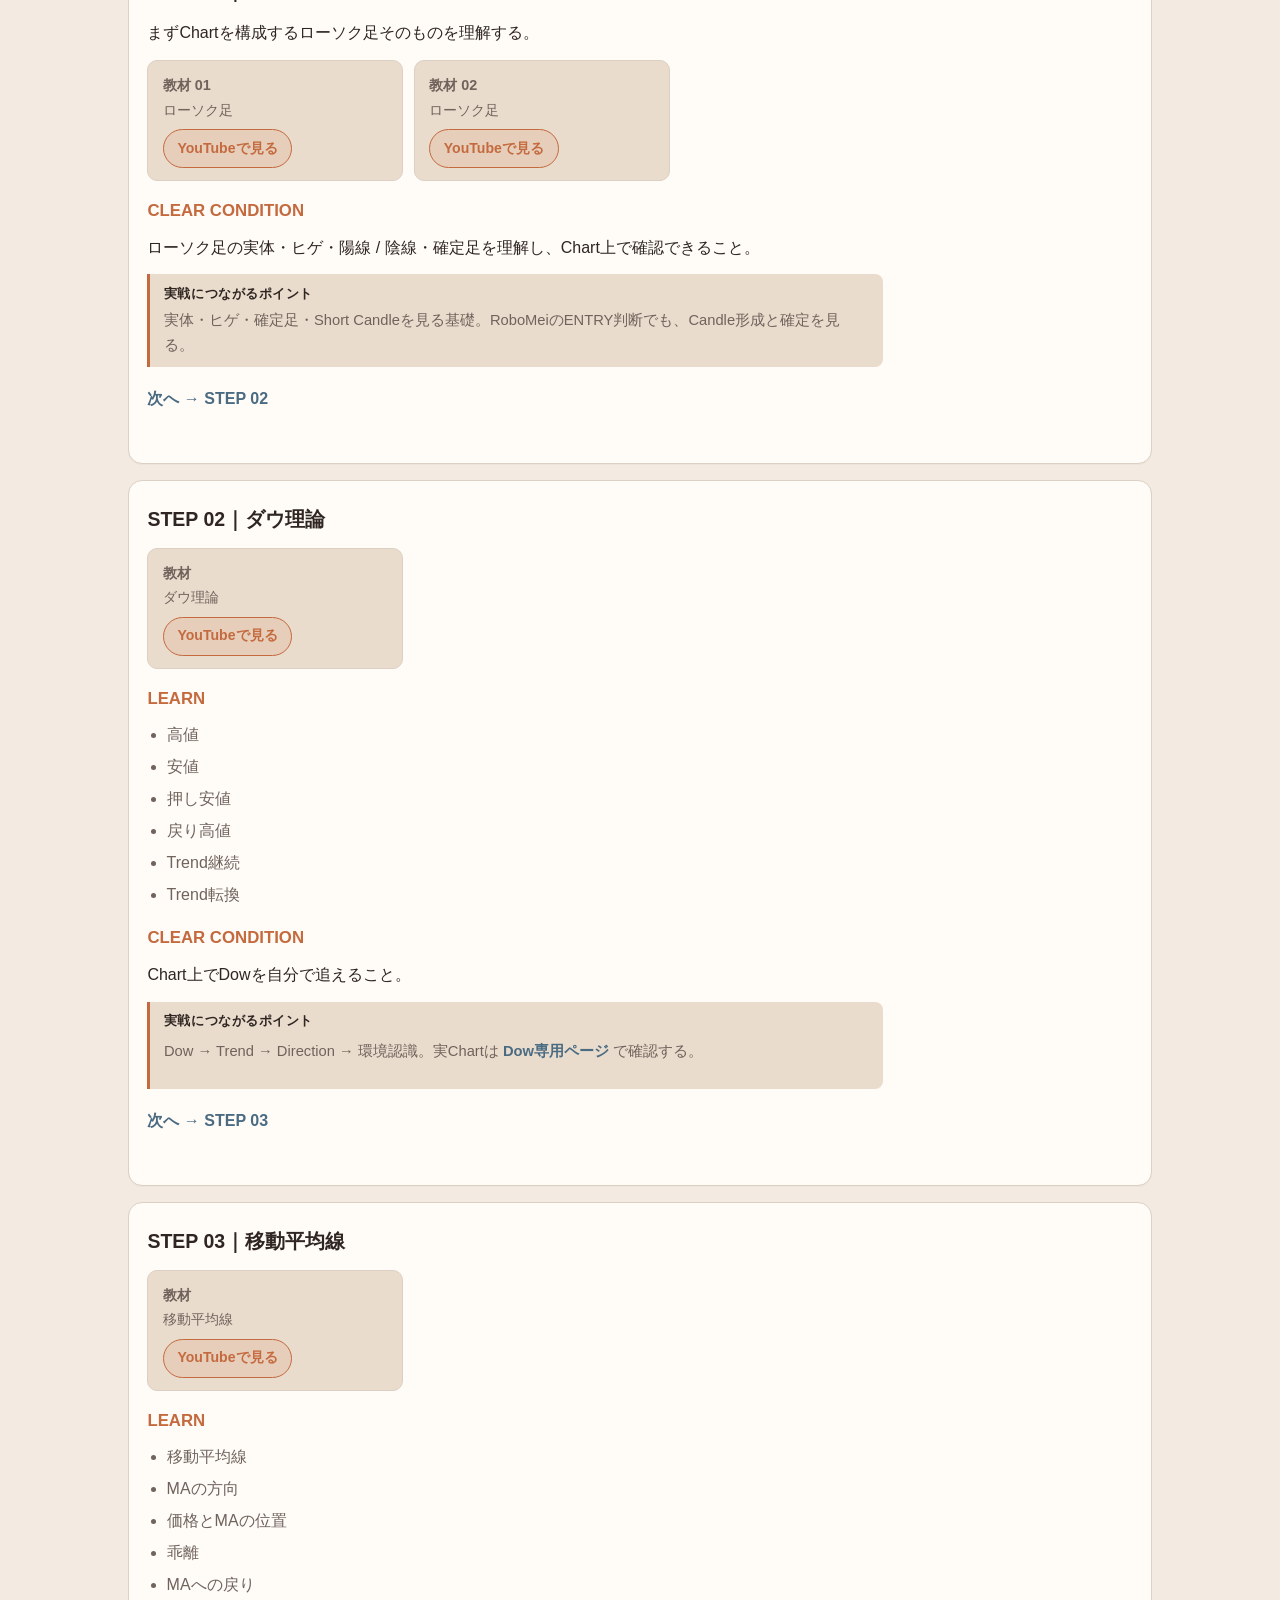
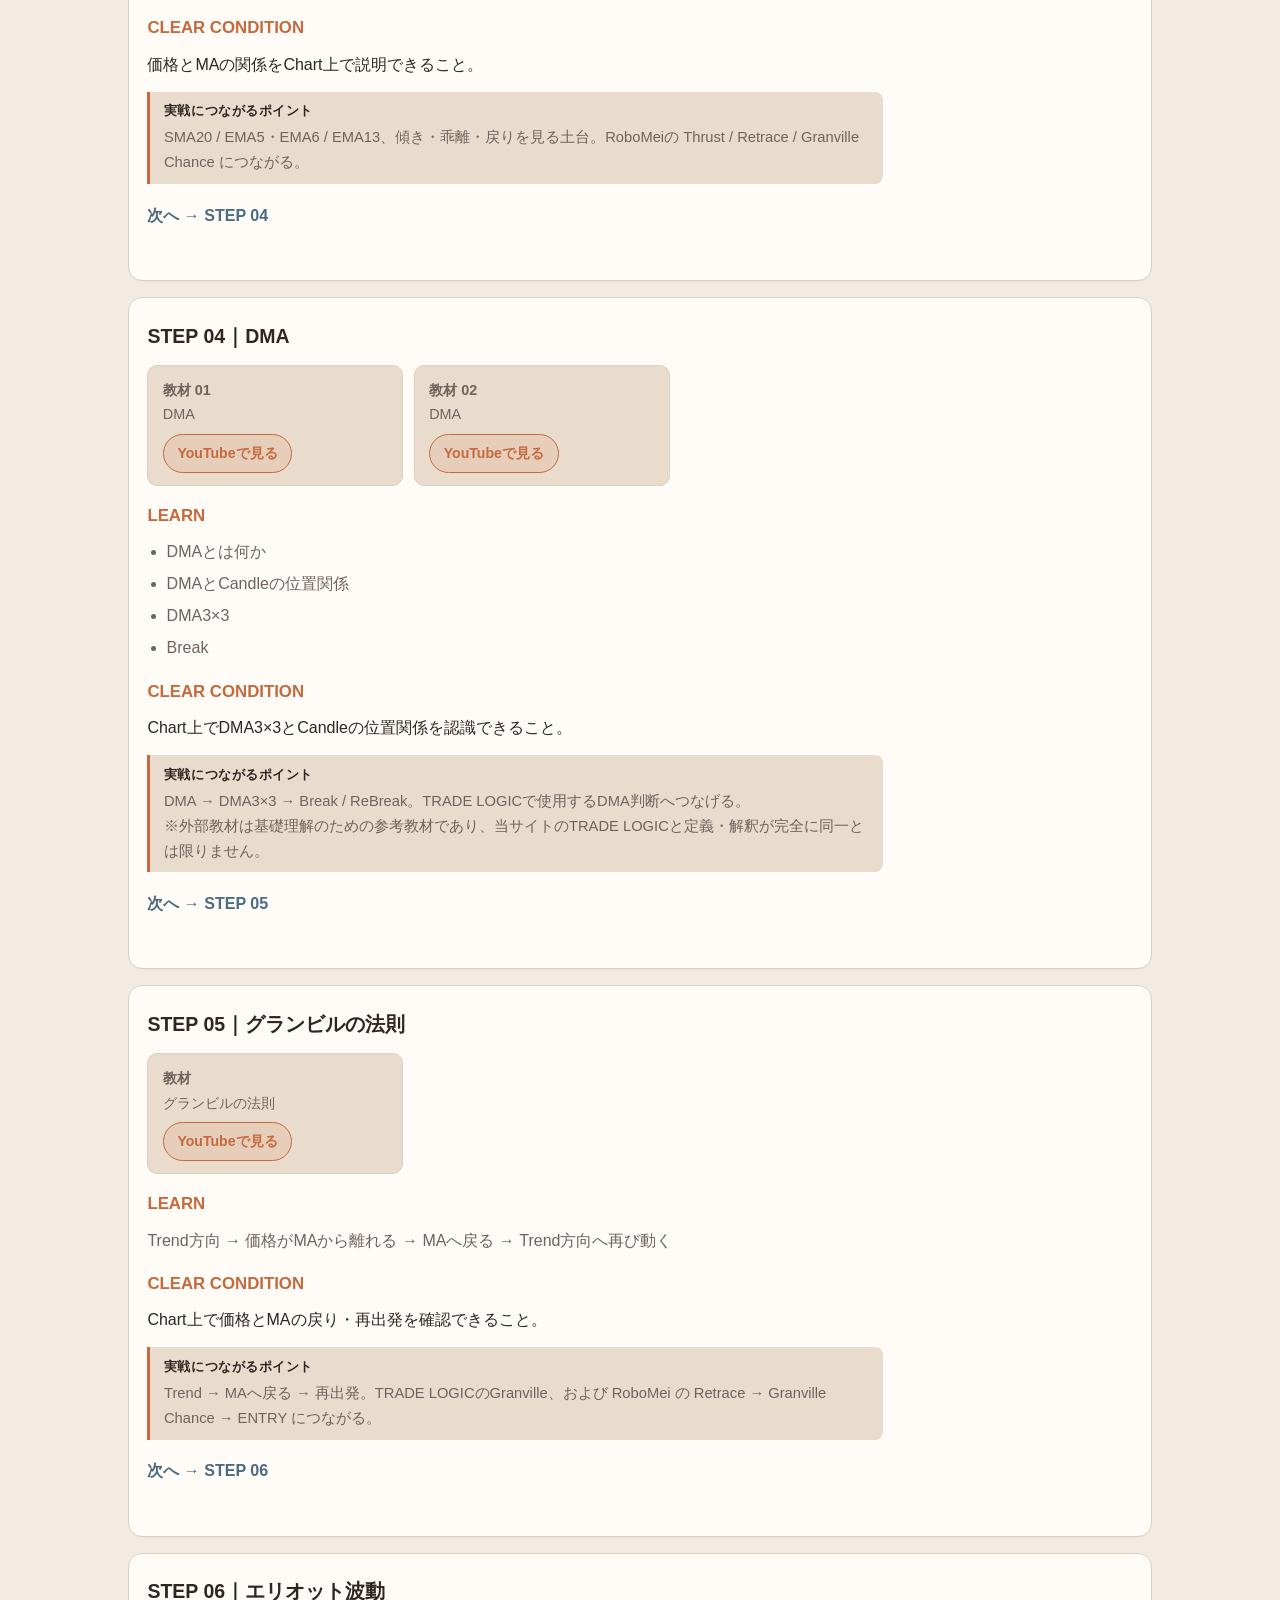
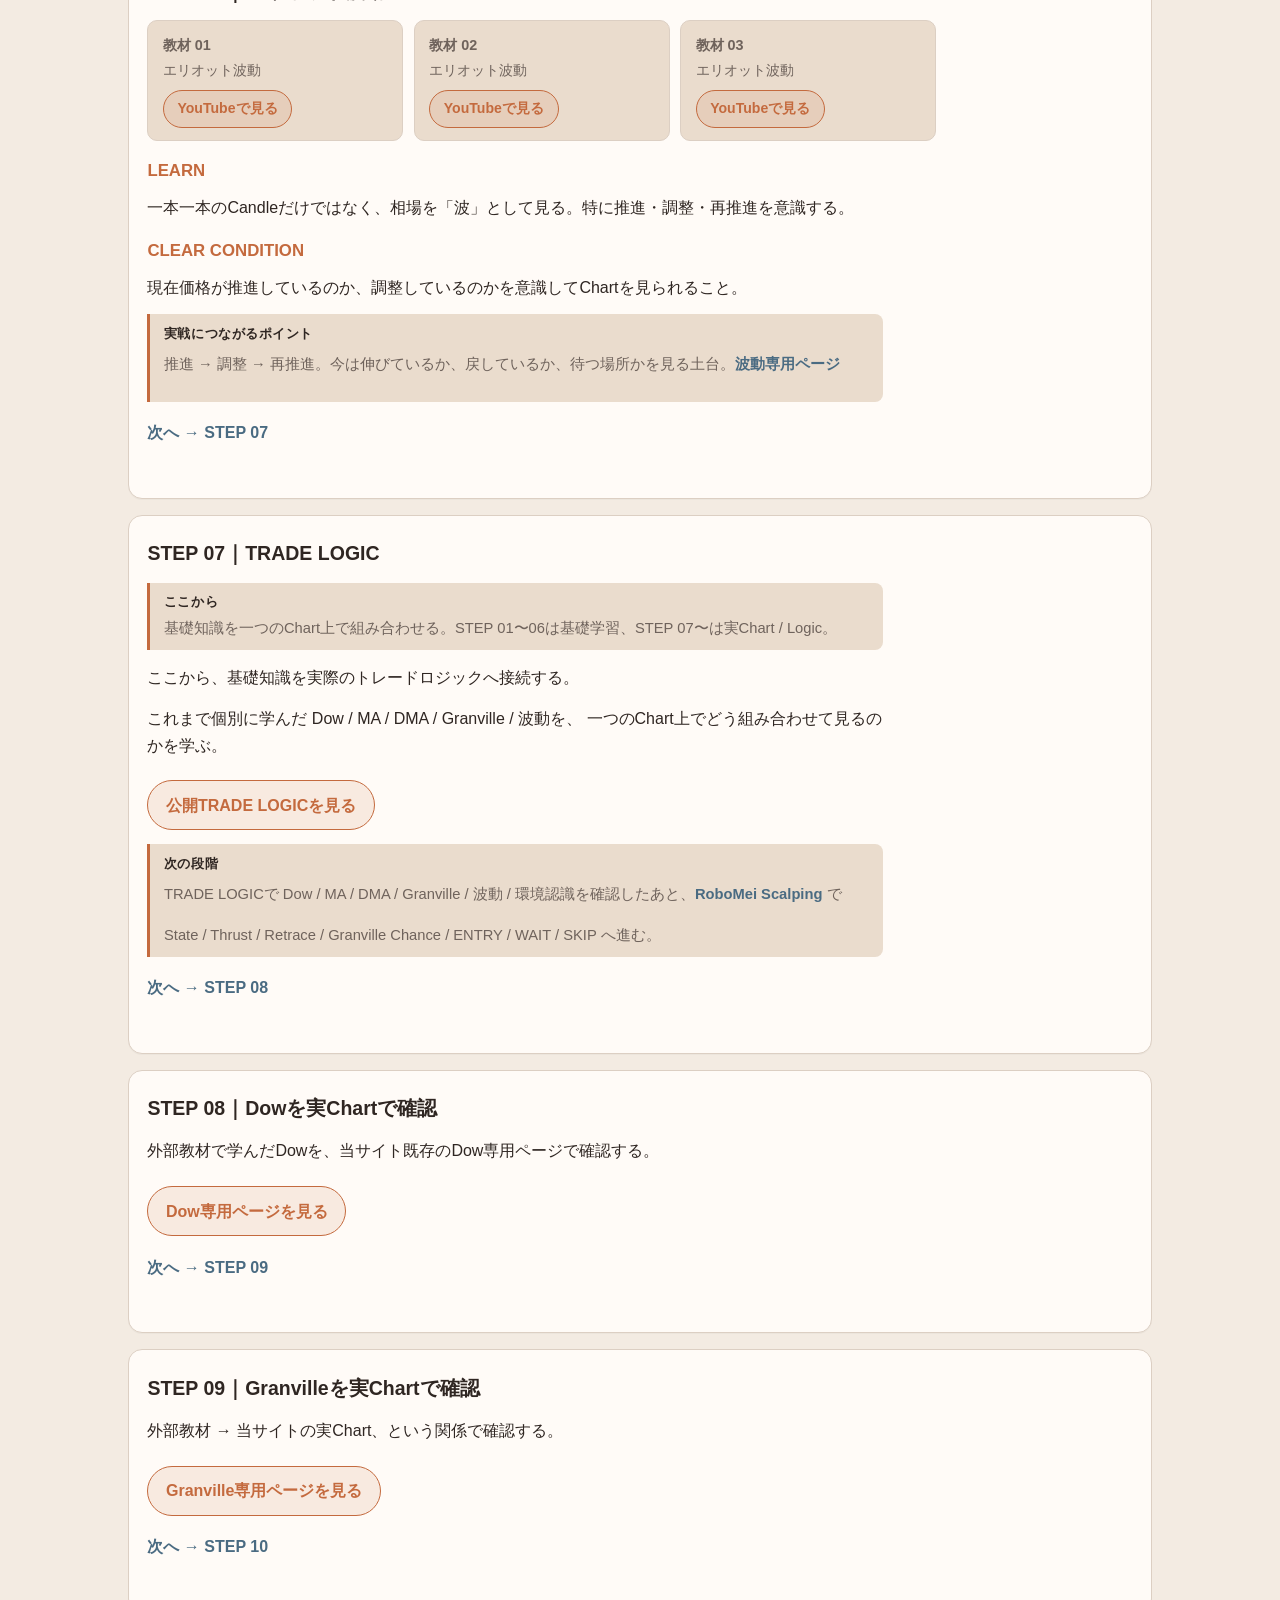
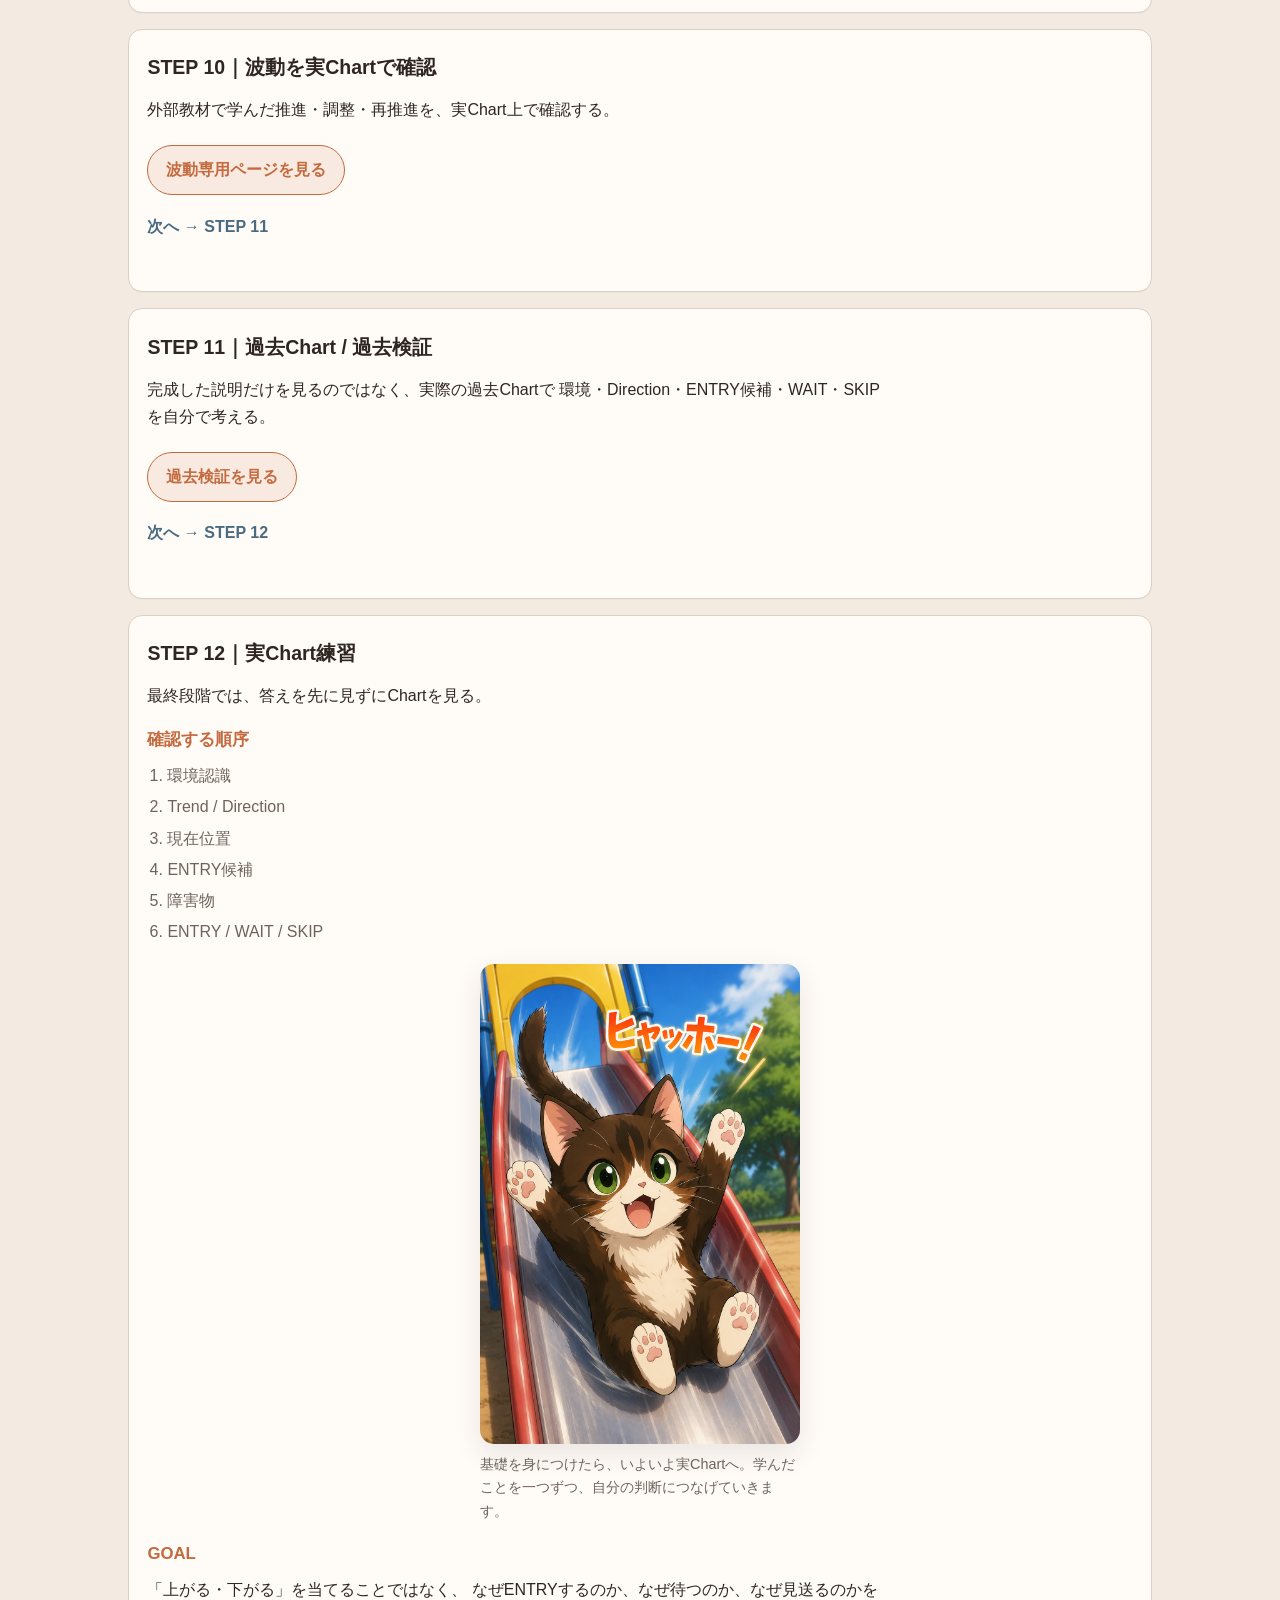
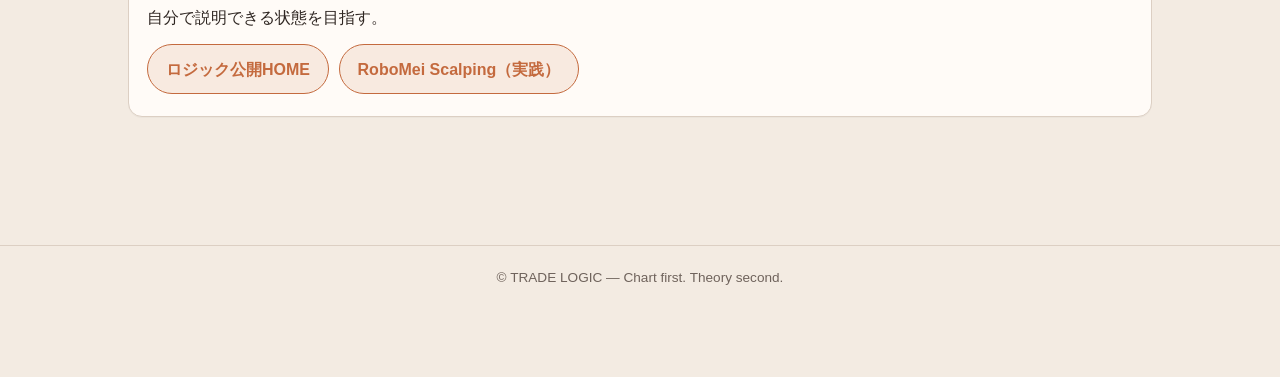
==== commit 60b5ef9b: "Add beginner page preamble before STEP 01 Co-authored-by: Cursor <cursoragent@cursor.com>" ====
--- a/beginner/index.html
+++ b/beginner/index.html
@@ -62,6 +62,28 @@
       </figure>
     </div>
 
+    <section class="block" id="before-learning">
+      <h2>学習を始める前に</h2>
+      <p>
+        Chartには、市場参加者の心理が表れています。
+        その心理が一つひとつのローソク足となり、ローソク足が積み重なってChartが作られています。
+      </p>
+      <p>
+        そのChartを読み解くために、世界中で知られているダウ理論・グランビルの法則・エリオット波動などを学んでいきます。
+        これらは、形を暗記するためだけのものではありません。
+        『今、Chartで何が起きているのか？』を、市場心理から考えるための基礎です。
+      </p>
+      <p>
+        もちろん、すべての値動きが分かるようになるわけではありません。
+        それでもChartを何度も見ていると、『あれ？ これ、見覚えがある』『この光景、何度も見たことがある』という場面が少しずつ増えてきます。
+      </p>
+      <p>
+        その繰り返し現れる市場心理を、Chart上で整理して読み解くための考え方が、ダウ理論・グランビルの法則・エリオット波動などの理論です。
+        理論を覚えることがゴールではありません。
+        Chartを見たときに、市場で何が起きているのかを考えられるようになることがゴールです。
+      </p>
+    </section>
+
     <section class="block" id="step-01">
       <h2>STEP 01｜ローソク足</h2>
       <p>まずChartを構成するローソク足そのものを理解する。</p>
